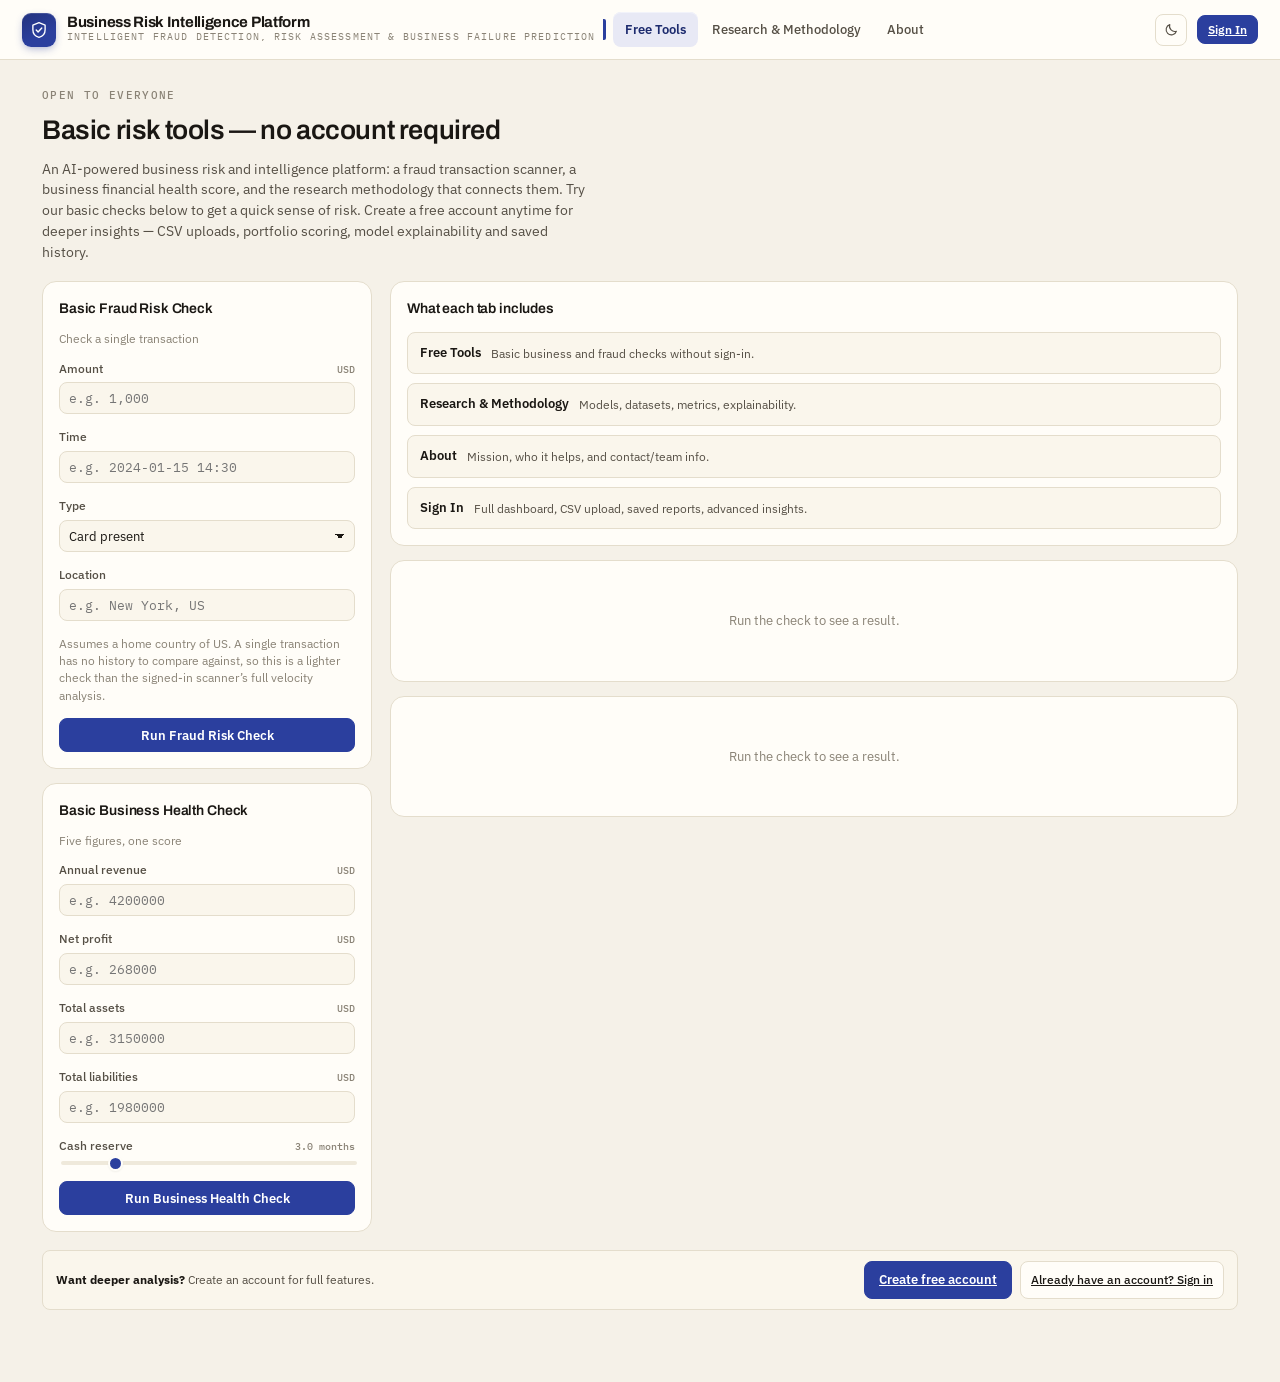
==== index.html @ 265ca368 "Add a browser tab favicon matching the in-app brand mark There was no favicon anywhere, so every tab" ====
<!doctype html>
<html lang="en">
<head>
<meta charset="utf-8">
<meta name="viewport" content="width=device-width, initial-scale=1, viewport-fit=cover">
<link rel="icon" type="image/svg+xml" href="assets/favicon.svg">
<title>Business Risk Intelligence Platform</title>
<meta name="description" content="Basic fraud risk and business health checks, free and without an account. Create a free account for the full scoring platform.">
<link rel="preconnect" href="https://fonts.googleapis.com">
<link rel="preconnect" href="https://fonts.gstatic.com" crossorigin>
<link rel="stylesheet" href="https://fonts.googleapis.com/css2?family=Archivo:wght@500;600;700&family=IBM+Plex+Mono:wght@400;500;600&family=IBM+Plex+Sans:wght@400;500;600&display=swap">
<link rel="stylesheet" href="assets/app.css">
</head>
<body data-page="landing">

<!-- Public marketing shell: a horizontal bar instead of the customer app's
     vertical nav rail, the same way admin.html repurposes .sidebar. No
     sign-in is required for anything on this page. -->
<header class="sidebar" style="position:sticky;top:0;width:auto;height:auto;flex-direction:row;align-items:center;gap:18px;padding:12px 22px;border-right:0;border-bottom:1px solid var(--line);">
  <div class="brand" style="padding:0;margin-bottom:0;">
    <div class="brand-mark">
      <svg width="17" height="17" viewBox="0 0 20 20" fill="none" aria-hidden="true">
        <path d="M10 1.8 3.2 4.6v5.1c0 4 2.9 7.4 6.8 8.5 3.9-1.1 6.8-4.5 6.8-8.5V4.6L10 1.8Z" stroke="#fff" stroke-width="1.5" stroke-linejoin="round"/>
        <path d="M6.9 10.1l2.1 2.2 4.1-4.6" stroke="#fff" stroke-width="1.5" stroke-linecap="round" stroke-linejoin="round"/>
      </svg>
    </div>
    <div class="brand-text">
      <div class="brand-name" data-brand="name">Business Risk Intelligence Platform</div>
      <div class="brand-sub">Risk &amp; Intelligence</div>
    </div>
  </div>

  <nav class="nav" role="tablist" aria-label="Public sections" style="flex-direction:row;padding:0;gap:2px;">
    <button class="nav-item" id="pub-tab-tools" role="tab" aria-selected="true" aria-controls="pub-panel-tools" type="button">
      <span class="nav-label">Free Tools</span>
    </button>
    <button class="nav-item" id="pub-tab-method" role="tab" aria-selected="false" aria-controls="pub-panel-method" type="button">
      <span class="nav-label">Research &amp; Methodology</span>
    </button>
    <button class="nav-item" id="pub-tab-about" role="tab" aria-selected="false" aria-controls="pub-panel-about" type="button">
      <span class="nav-label">About</span>
    </button>
  </nav>

  <div class="sidebar-foot" style="margin-top:0;margin-left:auto;padding:0;border-top:0;flex:none;display:flex;align-items:center;gap:10px;">
    <button class="icon-btn" type="button" data-theme-toggle aria-label="Switch to dark theme">
      <svg class="theme-icon-dark" width="15" height="15" viewBox="0 0 20 20" fill="none" aria-hidden="true">
        <path d="M16.5 12.3A7 7 0 0 1 7.7 3.5a7 7 0 1 0 8.8 8.8Z" stroke="currentColor" stroke-width="1.5" stroke-linejoin="round"/>
      </svg>
      <svg class="theme-icon-light" width="15" height="15" viewBox="0 0 20 20" fill="none" aria-hidden="true" hidden>
        <circle cx="10" cy="10" r="3.6" stroke="currentColor" stroke-width="1.5"/>
        <path d="M10 1.6v2M10 16.4v2M18.4 10h-2M3.6 10h-2M15.9 4.1l-1.4 1.4M5.5 14.5l-1.4 1.4M15.9 15.9l-1.4-1.4M5.5 5.5 4.1 4.1" stroke="currentColor" stroke-width="1.5" stroke-linecap="round"/>
      </svg>
    </button>
    <a class="btn btn-primary btn-sm" href="/login">Sign In</a>
  </div>
</header>

<main class="main"><div class="page">

  <!-- ========================= FREE TOOLS ========================= -->
  <section id="pub-panel-tools" role="tabpanel" aria-labelledby="pub-tab-tools">
    <div class="section-head">
      <span class="eyebrow">Open to everyone</span>
      <h1>Basic risk tools — no account required</h1>
      <p class="lede">
        An AI-powered business risk and intelligence platform: a fraud transaction scanner,
        a business financial health score, and the research methodology that connects them.
        Try our basic checks below to get a quick sense of risk. Create a free account
        anytime for deeper insights — CSV uploads, portfolio scoring, model explainability
        and saved history.
      </p>
    </div>

    <div class="workbench">
      <div class="stack">

        <div class="card">
          <div class="card-head">
            <h3>Basic Fraud Risk Check</h3>
            <span class="card-note">Check a single transaction</span>
          </div>
          <div class="stack" id="fraud-controls"></div>
        </div>

        <div class="card">
          <div class="card-head">
            <h3>Basic Business Health Check</h3>
            <span class="card-note">Five figures, one score</span>
          </div>
          <div class="stack" id="bhealth-controls"></div>
        </div>

      </div>

      <div class="stack">
        <div class="card">
          <div class="card-head"><h3>What each tab includes</h3></div>
          <div class="rec-list">
            <div class="rec">
              <div class="rec-title">Free Tools</div>
              <div class="rec-body">Basic business and fraud checks without sign-in.</div>
            </div>
            <div class="rec">
              <div class="rec-title">Research &amp; Methodology</div>
              <div class="rec-body">Models, datasets, metrics, explainability.</div>
            </div>
            <div class="rec">
              <div class="rec-title">About</div>
              <div class="rec-body">Mission, who it helps, and contact/team info.</div>
            </div>
            <div class="rec">
              <div class="rec-title">Sign In</div>
              <div class="rec-body">Full dashboard, CSV upload, saved reports, advanced insights.</div>
            </div>
          </div>
        </div>

        <div id="fraud-results"></div>
        <div id="bhealth-results"></div>
      </div>
    </div>

    <div class="banner" style="align-items:center;justify-content:space-between;margin-top:18px;">
      <div>
        <b>Want deeper analysis?</b> Create an account for full features.
      </div>
      <div class="btn-row">
        <a class="btn btn-primary" href="/login">Create free account</a>
        <a class="btn btn-sm" href="/login">Already have an account? Sign in</a>
      </div>
    </div>
  </section>

  <!-- ========================= RESEARCH & METHODOLOGY ========================= -->
  <section id="pub-panel-method" role="tabpanel" aria-labelledby="pub-tab-method" hidden>
    <div class="section-head">
      <span class="eyebrow">Research &amp; methodology</span>
      <h1>How the platform decides</h1>
      <p class="lede">
        Seven methods, implemented and not just described: Random Forest, gradient-boosted
        trees, logistic regression, a small transformer encoder, SHAP, LIME, and the
        evaluation metrics that hold them all to account. Sign in to see the live run log —
        real hyperparameters, real held-out metrics, and every scoring job this session
        has executed.
      </p>
    </div>
    <div class="stack">
      <div class="rec-list">
        <div class="rec">
          <div class="rec-title">Random Forest</div>
          <div class="rec-body">Bootstrap resampling, feature subsampling per split, out-of-bag AUC.</div>
        </div>
        <div class="rec">
          <div class="rec-title">Gradient-boosted trees</div>
          <div class="rec-body">Second-order gradients and hessians, structure-score split gain, shrinkage.</div>
        </div>
        <div class="rec">
          <div class="rec-title">Logistic regression</div>
          <div class="rec-body">Standardised features, L2 penalty, the interpretable baseline.</div>
        </div>
        <div class="rec">
          <div class="rec-title">SHAP &amp; LIME</div>
          <div class="rec-body">Permutation Shapley values and a proximity-weighted local surrogate.</div>
        </div>
      </div>
      <a class="btn btn-primary" href="/login" style="align-self:flex-start;">Sign in for the full methodology view</a>
    </div>
  </section>

  <!-- ========================= ABOUT ========================= -->
  <section id="pub-panel-about" role="tabpanel" aria-labelledby="pub-tab-about" hidden>
    <div class="section-head">
      <span class="eyebrow">About</span>
      <h1>Risk decisions, made with the reasons attached</h1>
      <p class="lede">
        This platform helps small and mid-size businesses catch fraud earlier and
        understand their own financial health, without needing a data science team to
        interpret the result. Every score comes with the reasons behind it.
      </p>
    </div>
    <div class="stack">
      <div class="card">
        <div class="card-head"><h3>Get in touch</h3></div>
        <p class="hint">Questions about the platform or a full account? Sign in to reach the team from your dashboard, or start with the free tools above.</p>
      </div>
    </div>
  </section>

</div></main>

<script src="assets/brand.js"></script>
<script src="assets/ui.js"></script>
<!-- data.js reads BRI.ML at load time for its random-number helpers, so
     ml.js has to come first, same ordering as admin.html. -->
<script src="assets/ml.js"></script>
<script src="assets/data.js"></script>
<script src="assets/auth.js"></script>
<script src="assets/landing.js"></script>

</body>
</html>
---- assets/app.css ----
/* ============================================================================
   app.css - Business Analytics design system

   A cream paper ground with a deep blue accent - the palette of a printed
   credit file. The dark variant is restepped from the same family rather than
   inverted: a warm near-black, not a blue-black, so the two themes read as one
   identity seen under different light.

   Cream is the default in every case. The page deliberately does NOT follow
   prefers-color-scheme: the client asked for this palette to be the product's
   face, so a viewer whose operating system is dark still opens on cream and
   reaches the dark variant only by choosing it. That choice stamps
   data-theme="dark" on the root element, which is the single block below that
   redefines the tokens.

   (To follow the operating system instead, duplicate that block inside
   @media (prefers-color-scheme: dark) with a :root:not([data-theme="light"])
   guard, and restore the matchMedia branch in initTheme.)
   ========================================================================== */

:root {
  color-scheme: light;

  --paper:        #f5f1e8;
  --surface:      #fffdf8;
  --surface-2:    #faf6ec;
  --surface-3:    #efe9db;

  --ink:          #1a1713;
  --ink-2:        #554f45;
  --muted:        #8a8376;

  --line:         #e4ddcc;
  --line-strong:  #cdc4ae;

  --accent:       #2b3f9e;
  --accent-hover: #22327e;
  --accent-soft:  #e8e9f5;
  --accent-ink:   #1d2b6e;

  /* Severity is reserved: never used for a chart series or as decoration. */
  --good:         #0ca30c;
  --warning:      #fab219;
  --serious:      #ec835a;
  --critical:     #d03b3b;
  --good-soft:    #e6f3e2;
  --warning-soft: #fcf1d6;
  --serious-soft: #fae9e0;
  --critical-soft:#f8e3e0;

  --s1:           #2a78d6;
  --s2:           #eb6834;
  --s3:           #1baf7a;

  --grid:         #eae3d4;
  --axis:         #cdc4ae;

  --shadow-sm:    0 1px 2px rgba(40, 32, 20, .06);
  --shadow-md:    0 4px 16px -4px rgba(40, 32, 20, .13);

  --r-sm: 4px;
  --r-md: 8px;
  --r-lg: 14px;

  --font-display: "Archivo", "Segoe UI", system-ui, sans-serif;
  --font-body:    "IBM Plex Sans", "Segoe UI", system-ui, sans-serif;
  --font-mono:    "IBM Plex Mono", ui-monospace, "Cascadia Mono", Consolas, monospace;
}

:root[data-theme="dark"] {
  color-scheme: dark;
  --paper:        #14110c;
  --surface:      #1e1a14;
  --surface-2:    #26211a;
  --surface-3:    #332c22;
  --ink:          #f5f1e8;
  --ink-2:        #b5ad9c;
  --muted:        #8a8376;
  --line:         #322c22;
  --line-strong:  #4a4234;
  --accent:       #93a4f0;
  --accent-hover: #aab8f5;
  --accent-soft:  #232742;
  --accent-ink:   #c4cdfa;
  --good-soft:    #13260f;
  --warning-soft: #2e2510;
  --serious-soft: #2e1d14;
  --critical-soft:#2d1614;
  --s1:           #3987e5;
  --s2:           #d95926;
  --s3:           #199e70;
  --grid:         #2a2419;
  --axis:         #4a4234;
  --shadow-sm:    0 1px 2px rgba(0, 0, 0, .45);
  --shadow-md:    0 6px 22px -6px rgba(0, 0, 0, .65);
}

/* ------------------------------------------------------------------ base */

* { box-sizing: border-box; }

body {
  margin: 0;
  background: var(--paper);
  color: var(--ink);
  font-family: var(--font-body);
  font-size: 14px;
  line-height: 1.55;
  -webkit-font-smoothing: antialiased;
}

h1, h2, h3, h4 {
  font-family: var(--font-display);
  font-weight: 600;
  letter-spacing: -.015em;
  text-wrap: balance;
  margin: 0;
}

p { margin: 0; }

a { color: var(--accent); }

:focus-visible {
  outline: 2px solid var(--accent);
  outline-offset: 2px;
  border-radius: 3px;
}

.mono { font-family: var(--font-mono); font-variant-numeric: tabular-nums; }
.num  { font-family: var(--font-mono); font-variant-numeric: tabular-nums; }

.eyebrow {
  font-family: var(--font-mono);
  font-size: 10.5px;
  letter-spacing: .13em;
  text-transform: uppercase;
  color: var(--muted);
  font-weight: 500;
}

.sr-only {
  position: absolute; width: 1px; height: 1px; padding: 0; margin: -1px;
  overflow: hidden; clip: rect(0 0 0 0); white-space: nowrap; border: 0;
}

/* The publish skeleton supplies this, a plain file does not - and without it
   an SVG carrying the hidden attribute still paints, because the UA rule for
   [hidden] does not reach the SVG namespace in every engine. */
[hidden] { display: none !important; }

/* --------------------------------------------------------------- sidebar */

.layout { display: flex; align-items: flex-start; min-height: 100%; }

.sidebar {
  position: sticky;
  top: env(safe-area-inset-top, 0px);
  z-index: 40;
  width: 244px;
  flex: none;
  height: 100vh;
  height: 100dvh;
  overflow-y: auto;
  display: flex;
  flex-direction: column;
  gap: 22px;
  padding: 28px 0 18px;
  background: var(--surface);
  border-right: 1px solid var(--line);
}

.brand { display: flex; align-items: center; gap: 11px; padding: 0 18px; margin-bottom: 4px; }

.brand-mark {
  width: 34px; height: 34px; flex: none;
  border-radius: 9px;
  background: linear-gradient(155deg, var(--accent-hover), var(--accent) 65%);
  box-shadow: 0 3px 8px -2px color-mix(in srgb, var(--accent) 45%, transparent),
              inset 0 1px 0 rgba(255,255,255,.14);
  display: grid; place-items: center;
}
.brand-mark svg { display: block; width: 18px; height: 18px; }

.brand-name {
  font-family: var(--font-display);
  font-weight: 700;
  font-size: 15px;
  letter-spacing: -.02em;
  line-height: 1.1;
  color: var(--ink);
}
.brand-sub {
  font-family: var(--font-mono);
  font-size: 9.5px;
  letter-spacing: .12em;
  text-transform: uppercase;
  color: var(--muted);
}

.nav { display: flex; flex-direction: column; gap: 1px; padding: 0 10px; }

.nav-item {
  position: relative;
  appearance: none;
  border: 0;
  background: transparent;
  color: var(--ink-2);
  font-family: var(--font-body);
  font-size: 13px;
  font-weight: 500;
  text-align: left;
  padding: 9px 12px;
  border-radius: var(--r-md);
  cursor: pointer;
  display: flex;
  align-items: center;
  gap: 11px;
  white-space: nowrap;
  transition: background .14s, color .14s;
}
.nav-item:hover { background: var(--surface-2); color: var(--ink); }
.nav-item[aria-selected="true"] {
  background: var(--accent-soft);
  color: var(--accent-ink);
  font-weight: 600;
  box-shadow: inset 0 1px 0 color-mix(in srgb, var(--accent-soft) 55%, white 45%);
}
/* The rail marks the active section without spending another colour on it. */
.nav-item[aria-selected="true"]::before {
  content: "";
  position: absolute;
  left: -10px;
  top: 7px;
  bottom: 7px;
  width: 3px;
  border-radius: 0 2px 2px 0;
  background: var(--accent);
}
.nav-num {
  display: flex;
  align-items: center;
  justify-content: center;
  color: var(--muted);
  flex: none;
  line-height: 0;
}
.nav-item[aria-selected="true"] .nav-num { color: var(--accent); }

/* Sits below the section list, separated, because it leaves the product. */
.staff-link {
  margin: 6px 10px 0;
  text-decoration: none;
  border-top: 1px solid var(--line);
  border-radius: 0;
  padding-top: 13px;
  color: var(--muted);
}
.staff-link:hover { background: transparent; color: var(--accent); }
.staff-link .nav-num { font-size: 12px; }
@media (max-width: 900px) {
  .staff-link { margin: 0; border-top: 0; padding-top: 7px; }
}

.sidebar-foot {
  margin-top: auto;
  padding: 14px 16px 0;
  border-top: 1px solid var(--line);
  display: flex;
  align-items: center;
  justify-content: flex-end;
  gap: 10px;
  flex-wrap: wrap;
}

.icon-btn {
  appearance: none;
  width: 32px; height: 32px;
  flex: none;
  display: grid; place-items: center;
  border: 1px solid var(--line);
  background: var(--surface);
  color: var(--ink-2);
  border-radius: var(--r-md);
  cursor: pointer;
  transition: border-color .14s, color .14s, box-shadow .14s, transform .14s;
}
.icon-btn:hover {
  border-color: var(--line-strong);
  color: var(--ink);
  box-shadow: var(--shadow-sm);
  transform: translateY(-1px);
}
.icon-btn:active { transform: translateY(0); }

/* Below this width the rail would eat the working area, so it lies down into
   a scrollable strip across the top and the labels drop away first. */
@media (max-width: 900px) {
  .layout { flex-direction: column; align-items: stretch; }
  .sidebar {
    width: auto;
    height: auto;
    flex-direction: row;
    align-items: center;
    gap: 12px;
    padding: 8px 16px;
    border-right: 0;
    border-bottom: 1px solid var(--line);
    overflow-x: auto;
    overflow-y: visible;
  }
  .brand { padding: 0; flex: none; }
  .brand-text { display: none; }
  .nav { flex-direction: row; padding: 0; gap: 2px; }
  .nav-item { padding: 7px 11px; }
  .nav-item[aria-selected="true"]::before { display: none; }
  .sidebar-foot {
    margin-top: 0;
    margin-left: auto;
    padding: 0;
    border-top: 0;
    flex: none;
  }
}
@media (max-width: 560px) {
  .nav-label { display: none; }
  .nav-item { gap: 0; }
  .nav-num { font-size: 11px; }
}

/* ------------------------------------------------------------------ shell */

.main { flex: 1 1 auto; min-width: 0; }

.page { max-width: 1240px; margin: 0 auto; padding: 24px 22px 72px; }

.section-head { margin-bottom: 18px; }
.section-head h1 { font-size: clamp(21px, 3.2vw, 27px); margin-top: 4px; }
.section-head .lede {
  color: var(--ink-2);
  max-width: 68ch;
  margin-top: 7px;
  font-size: 13.5px;
}

.workbench {
  display: grid;
  grid-template-columns: 330px minmax(0, 1fr);
  gap: 18px;
  align-items: start;
}
/* The rail already takes 236px, so the two-column workbench has to give up
   earlier than the viewport width alone would suggest. */
@media (max-width: 1160px) { .workbench { grid-template-columns: 1fr; } }

.scan-overview {
  display: grid;
  grid-template-columns: minmax(220px, 280px) 1fr;
  gap: 14px;
  margin-top: 14px;
}
@media (max-width: 720px) { .scan-overview { grid-template-columns: 1fr; } }

.health-visuals {
  display: grid;
  grid-template-columns: repeat(2, minmax(0, 1fr));
  gap: 14px;
  margin-bottom: 14px;
}
@media (max-width: 860px) { .health-visuals { grid-template-columns: 1fr; } }

/* -------------------------------------------------------- plain summary */

.plain-summary { margin-bottom: 14px; border-color: var(--accent); border-width: 1.5px; }
.plain-summary-verdict { font-size: 14px; line-height: 1.6; color: var(--ink); margin-top: 4px; }
.plain-summary-verdict b { color: var(--accent-ink); }
.plain-summary-action {
  display: flex;
  gap: 10px;
  align-items: flex-start;
  margin-top: 12px;
  padding: 10px 12px;
  border-radius: var(--r-md);
  background: var(--accent-soft);
}
.plain-summary-action-label {
  font-family: var(--font-mono);
  font-size: 10px;
  letter-spacing: .08em;
  text-transform: uppercase;
  color: var(--accent-ink);
  font-weight: 600;
  flex: none;
  padding-top: 1px;
}

.chart-plain-note { margin-top: 8px; font-style: italic; }

/* ---------------------------------------------------- advanced details */

.advanced-details { margin-top: 14px; }
.advanced-details summary {
  cursor: pointer;
  font-size: 12.5px;
  font-weight: 600;
  color: var(--ink-2);
  padding: 10px 13px;
  border: 1px solid var(--line);
  border-radius: var(--r-md);
  background: var(--surface-2);
  list-style: none;
}
.advanced-details summary::-webkit-details-marker { display: none; }
.advanced-details summary::before { content: '▸ '; }
.advanced-details[open] summary::before { content: '▾ '; }
.advanced-details summary:hover { border-color: var(--line-strong); color: var(--ink); }

.stack { display: flex; flex-direction: column; gap: 14px; }

/* ------------------------------------------------------------------ cards */

.card {
  background: var(--surface);
  border: 1px solid var(--line);
  border-radius: var(--r-lg);
  padding: 16px;
}
.card.flush { padding: 0; overflow: hidden; }

.card-head {
  display: flex;
  align-items: baseline;
  justify-content: space-between;
  gap: 10px;
  margin-bottom: 12px;
  flex-wrap: wrap;
}
.card-head h3 { font-size: 14px; letter-spacing: -.01em; }
.card-note { font-size: 11.5px; color: var(--muted); }

.hint { font-size: 11.5px; color: var(--muted); line-height: 1.5; }

/* ------------------------------------------------------------ stat tiles */

.stat-row {
  display: grid;
  grid-template-columns: repeat(auto-fit, minmax(150px, 1fr));
  gap: 1px;
  background: var(--line);
  border: 1px solid var(--line);
  border-radius: var(--r-lg);
  overflow: hidden;
}

.stat {
  background: var(--surface);
  padding: 13px 15px;
  display: flex;
  flex-direction: column;
  gap: 3px;
}
.stat-label {
  font-family: var(--font-mono);
  font-size: 9.5px;
  letter-spacing: .1em;
  text-transform: uppercase;
  color: var(--muted);
}
.stat-value {
  font-family: var(--font-mono);
  font-size: 22px;
  font-weight: 600;
  letter-spacing: -.02em;
  line-height: 1.15;
  color: var(--ink);
}
.stat-value.sm { font-size: 18px; }
.stat-meta { font-size: 11px; color: var(--ink-2); }

/* --------------------------------------------------------------- severity */

.chip {
  display: inline-flex;
  align-items: center;
  gap: 5px;
  font-family: var(--font-mono);
  font-size: 10px;
  font-weight: 600;
  letter-spacing: .07em;
  text-transform: uppercase;
  padding: 3px 7px;
  border-radius: var(--r-sm);
  border: 1px solid transparent;
  white-space: nowrap;
}
.chip::before {
  content: "";
  width: 6px; height: 6px;
  border-radius: 50%;
  background: currentColor;
  flex: none;
}
.chip-critical { color: var(--critical); background: var(--critical-soft); border-color: color-mix(in srgb, var(--critical) 26%, transparent); }
.chip-serious  { color: var(--serious);  background: var(--serious-soft);  border-color: color-mix(in srgb, var(--serious) 30%, transparent); }
.chip-warning  { color: var(--warning);  background: var(--warning-soft);  border-color: color-mix(in srgb, var(--warning) 34%, transparent); }
.chip-good     { color: var(--good);     background: var(--good-soft);     border-color: color-mix(in srgb, var(--good) 26%, transparent); }
.chip-neutral  { color: var(--ink-2);    background: var(--surface-3);     border-color: var(--line); }

:root[data-theme="dark"] .chip-critical,
:root[data-theme="dark"] .chip-warning,
:root[data-theme="dark"] .chip-serious,
:root[data-theme="dark"] .chip-good { filter: brightness(1.2); }

.stripe { width: 3px; border-radius: 2px; align-self: stretch; flex: none; min-height: 18px; }
.stripe-critical { background: var(--critical); }
.stripe-serious  { background: var(--serious); }
.stripe-warning  { background: var(--warning); }
.stripe-good     { background: var(--good); }
.stripe-neutral  { background: var(--line-strong); }

/* --------------------------------------------------------------- controls */

.field { display: flex; flex-direction: column; gap: 5px; }
.field > label {
  font-size: 11.5px;
  font-weight: 500;
  color: var(--ink-2);
  display: flex;
  justify-content: space-between;
  align-items: baseline;
  gap: 8px;
}
.field-unit { font-family: var(--font-mono); font-size: 10px; color: var(--muted); }

input[type="text"], input[type="number"], input[type="password"], select, textarea {
  width: 100%;
  font-family: var(--font-mono);
  font-size: 12.5px;
  color: var(--ink);
  background: var(--surface-2);
  border: 1px solid var(--line);
  border-radius: var(--r-md);
  padding: 7px 9px;
  transition: border-color .14s, background .14s;
}
textarea { font-family: var(--font-body); line-height: 1.55; resize: vertical; }
input:hover, select:hover, textarea:hover { border-color: var(--line-strong); }
input:focus, select:focus, textarea:focus {
  outline: none;
  border-color: var(--accent);
  background: var(--surface);
  box-shadow: 0 0 0 3px color-mix(in srgb, var(--accent) 14%, transparent);
}
select {
  font-family: var(--font-body);
  appearance: none;
  padding-right: 26px;
  background-image: linear-gradient(45deg, transparent 50%, currentColor 50%), linear-gradient(135deg, currentColor 50%, transparent 50%);
  background-position: calc(100% - 14px) 52%, calc(100% - 9px) 52%;
  background-size: 5px 5px, 5px 5px;
  background-repeat: no-repeat;
}

input[type="range"] {
  width: 100%;
  appearance: none;
  height: 4px;
  border-radius: 2px;
  background: var(--surface-3);
  outline-offset: 6px;
}
input[type="range"]::-webkit-slider-thumb {
  appearance: none;
  width: 15px; height: 15px;
  border-radius: 50%;
  background: var(--accent);
  border: 2px solid var(--surface);
  box-shadow: var(--shadow-sm);
  cursor: pointer;
}
input[type="range"]::-moz-range-thumb {
  width: 15px; height: 15px;
  border-radius: 50%;
  background: var(--accent);
  border: 2px solid var(--surface);
  cursor: pointer;
}

.btn {
  appearance: none;
  font-family: var(--font-body);
  font-size: 12.5px;
  font-weight: 500;
  padding: 8px 14px;
  border-radius: var(--r-md);
  border: 1px solid var(--line);
  background: var(--surface);
  color: var(--ink);
  cursor: pointer;
  display: inline-flex;
  align-items: center;
  justify-content: center;
  gap: 7px;
  transition: background .14s, border-color .14s, opacity .14s;
  white-space: nowrap;
}
.btn:hover { border-color: var(--line-strong); background: var(--surface-2); }
.btn:disabled { opacity: .45; cursor: not-allowed; }
.btn-primary {
  background: var(--accent);
  border-color: var(--accent);
  color: #fff;
  font-weight: 600;
}
.btn-primary:hover { background: var(--accent-hover); border-color: var(--accent-hover); }
:root[data-theme="dark"] .btn-primary { color: #14110c; }
.btn-sm { padding: 5px 10px; font-size: 11.5px; }
.btn-block { width: 100%; }

.btn-row { display: flex; gap: 8px; flex-wrap: wrap; }

.seg {
  display: inline-flex;
  background: var(--surface-3);
  border-radius: var(--r-md);
  padding: 3px;
  gap: 2px;
}
.seg button {
  appearance: none;
  border: 0;
  background: transparent;
  color: var(--ink-2);
  font-family: var(--font-body);
  font-size: 12px;
  font-weight: 500;
  padding: 5px 11px;
  border-radius: 6px;
  cursor: pointer;
  white-space: nowrap;
}
.seg button[aria-selected="true"] {
  background: var(--surface);
  color: var(--ink);
  box-shadow: var(--shadow-sm);
}

/* -------------------------------------------------------------- dropzone */

.dropzone {
  border: 1.5px dashed var(--line-strong);
  border-radius: var(--r-lg);
  background: var(--surface-2);
  padding: 20px 16px;
  text-align: center;
  cursor: pointer;
  transition: border-color .14s, background .14s;
}
.dropzone:hover, .dropzone.drag {
  border-color: var(--accent);
  background: var(--accent-soft);
}
.dropzone-title { font-weight: 600; font-size: 13px; }
.dropzone-sub { font-size: 11.5px; color: var(--muted); margin-top: 3px; }

/* -------------------------------------------------------- column mapping */

.map-list { display: flex; flex-direction: column; gap: 7px; max-height: 340px; overflow-y: auto; padding-right: 3px; }

.map-row {
  display: grid;
  grid-template-columns: 1fr 1fr;
  gap: 8px;
  align-items: center;
}
.map-label { font-size: 11.5px; color: var(--ink-2); display: flex; align-items: center; gap: 5px; }
.map-req {
  font-family: var(--font-mono);
  font-size: 8.5px;
  color: var(--critical);
  border: 1px solid color-mix(in srgb, var(--critical) 30%, transparent);
  border-radius: 3px;
  padding: 0 3px;
  letter-spacing: .06em;
}
.map-row select { font-size: 11.5px; padding: 5px 24px 5px 7px; }
.map-row select.unmapped { color: var(--muted); }

/* ----------------------------------------------------------------- table */

.table-wrap { overflow-x: auto; }

table.data {
  width: 100%;
  border-collapse: collapse;
  font-size: 12px;
}
table.data th {
  text-align: left;
  font-family: var(--font-mono);
  font-size: 9.5px;
  letter-spacing: .09em;
  text-transform: uppercase;
  color: var(--muted);
  font-weight: 500;
  padding: 9px 11px;
  border-bottom: 1px solid var(--line);
  background: var(--surface-2);
  position: sticky;
  top: 0;
  z-index: 1;
  white-space: nowrap;
}
table.data td {
  padding: 8px 11px;
  border-bottom: 1px solid var(--line);
  vertical-align: middle;
  white-space: nowrap;
}
table.data tbody tr:hover td { background: var(--surface-2); }
table.data td.n { font-family: var(--font-mono); font-variant-numeric: tabular-nums; text-align: right; }
table.data td.wrap { white-space: normal; min-width: 180px; }
table.data .dim { color: var(--muted); }

.scroll-y { max-height: 460px; overflow-y: auto; }

/* ------------------------------------------------------------------ bars */

.barline { display: flex; flex-direction: column; gap: 5px; }
.barline-head {
  display: flex;
  justify-content: space-between;
  align-items: baseline;
  gap: 8px;
  font-size: 12px;
}
.barline-head .v { font-family: var(--font-mono); font-variant-numeric: tabular-nums; font-weight: 600; }
.bartrack { height: 6px; border-radius: 3px; background: var(--surface-3); overflow: hidden; }
.barfill { height: 100%; border-radius: 3px; transition: width .5s cubic-bezier(.22,.8,.3,1); }

@media (prefers-reduced-motion: reduce) {
  * { animation-duration: .01ms !important; transition-duration: .01ms !important; }
}

/* ----------------------------------------------------------- attributions */

.attr { display: flex; flex-direction: column; gap: 7px; }
.attr-row {
  display: grid;
  grid-template-columns: 132px 1fr 62px;
  align-items: center;
  gap: 9px;
  font-size: 11.5px;
}
.attr-name { color: var(--ink-2); overflow: hidden; text-overflow: ellipsis; white-space: nowrap; }
.attr-track { position: relative; height: 15px; background: var(--surface-2); border-radius: 3px; }
.attr-zero { position: absolute; top: 0; bottom: 0; width: 1px; background: var(--axis); }
.attr-bar { position: absolute; top: 3px; bottom: 3px; border-radius: 2px; }
.attr-bar.up { background: var(--critical); }
.attr-bar.down { background: var(--s1); }
.attr-val { font-family: var(--font-mono); font-variant-numeric: tabular-nums; text-align: right; color: var(--ink-2); font-size: 11px; }

/* ----------------------------------------------------------------- gauge */

.gauge-wrap { display: flex; align-items: center; gap: 20px; flex-wrap: wrap; }
.gauge { position: relative; width: 158px; height: 158px; flex: none; }
.gauge svg { display: block; transform: rotate(-90deg); }
.gauge-centre {
  position: absolute; inset: 0;
  display: grid; place-content: center; text-align: center;
}
.gauge-score {
  font-family: var(--font-mono);
  font-size: 40px;
  font-weight: 600;
  line-height: 1;
  letter-spacing: -.03em;
}
.gauge-outof { font-family: var(--font-mono); font-size: 10.5px; color: var(--muted); margin-top: 3px; }

/* ----------------------------------------------------------------- donut */

.donut-wrap { display: flex; flex-direction: column; align-items: center; gap: 12px; }
.donut-num {
  font-family: var(--font-mono);
  font-size: 22px;
  font-weight: 600;
  fill: var(--ink);
}
.donut-sub {
  font-family: var(--font-mono);
  font-size: 9px;
  letter-spacing: .08em;
  text-transform: uppercase;
  fill: var(--muted);
}

.grade-scale { display: flex; flex-direction: column; gap: 3px; font-size: 11px; }
.grade-scale div { display: flex; align-items: center; gap: 7px; color: var(--muted); }
.grade-scale div.on { color: var(--ink); font-weight: 600; }
.grade-dot { width: 7px; height: 7px; border-radius: 50%; flex: none; }

/* ------------------------------------------------------------ health radar */

.radar-wrap { width: 100%; }
.radar-wrap svg { display: block; width: 100%; max-width: 320px; height: auto; margin: 0 auto; overflow: visible; }
.radar-wrap text { font-family: var(--font-mono); font-size: 9.5px; fill: var(--muted); }
.radar-wrap .radar-axis-line { stroke: var(--axis); stroke-width: 1; }
.radar-wrap .radar-grid-ring { fill: none; stroke: var(--grid); stroke-width: 1; }
.radar-wrap .radar-label { font-family: var(--font-display); font-size: 10.5px; fill: var(--ink-2); font-weight: 600; }
.radar-wrap .radar-shape { fill: var(--s1); fill-opacity: .22; stroke: var(--s1); stroke-width: 2; stroke-linejoin: round; }
.radar-wrap .radar-vertex { fill: var(--s1); stroke: var(--surface); stroke-width: 1.5; cursor: default; }

/* ------------------------------------------------------- model comparison */

.mc-wrap { width: 100%; }
.mc-head { display: flex; align-items: baseline; justify-content: space-between; gap: 10px; margin-bottom: 6px; }
.mc-title { font-size: 13px; font-weight: 600; color: var(--ink); margin: 0; }
.mc-grade { font-size: 11px; color: var(--muted); font-family: var(--font-mono); white-space: nowrap; }
.mc-wrap .mc-label { font-family: var(--font-body); font-size: 10.5px; fill: var(--ink-2); }
.mc-wrap .mc-label-strong { font-weight: 700; fill: var(--ink); }
.mc-wrap .mc-value { font-family: var(--font-mono); font-size: 11px; fill: var(--ink-2); }
.mc-wrap .mc-value-strong { font-family: var(--font-mono); font-size: 13px; font-weight: 700; fill: var(--ink); }
.mc-note { margin-top: 8px; max-width: 60ch; }

/* --------------------------------------------------------- balance bridge */

.waterfall-wrap { width: 100%; }
.waterfall-wrap svg { display: block; width: 100%; max-width: 380px; height: auto; margin: 0 auto; overflow: visible; }
.waterfall-wrap text { font-family: var(--font-mono); font-size: 9.5px; fill: var(--muted); }
.waterfall-wrap .axis-line { stroke: var(--axis); stroke-width: 1; }
.waterfall-wrap .grid-line { stroke: var(--grid); stroke-width: 1; }
.waterfall-wrap .wf-bridge { stroke: var(--ink-2); stroke-width: 1; stroke-dasharray: 3 3; }
.waterfall-wrap .wf-value { font-family: var(--font-mono); font-size: 10.5px; font-weight: 600; fill: var(--ink); }
.waterfall-wrap .wf-name { font-family: var(--font-display); font-size: 10.5px; fill: var(--ink-2); font-weight: 600; }
.waterfall-wrap rect { cursor: default; }
.wf-note { margin-top: 10px; font-family: var(--font-body); font-size: 11.5px; color: var(--ink-2); text-align: center; }

/* ----------------------------------------------------------- pillar flow */

.pflow-wrap { width: 100%; }
.pflow-wrap svg { display: block; width: 100%; max-width: 480px; height: auto; margin: 0 auto; overflow: visible; }
.pflow-wrap .pflow-link { fill: none; stroke-linecap: round; }
.pflow-wrap .pflow-link-good { stroke: var(--good); stroke-opacity: .45; }
.pflow-wrap .pflow-link-bad { stroke: var(--critical); stroke-opacity: .45; }
.pflow-wrap .pflow-link:hover { stroke-opacity: .8; }
.pflow-wrap .pflow-node { cursor: default; }
.pflow-wrap .pflow-pillar-box { stroke: var(--surface); stroke-width: 2; }
.pflow-wrap .pflow-pillar-label { font-family: var(--font-display); font-size: 10.5px; font-weight: 700; fill: #fff; text-shadow: 0 1px 1px rgba(0,0,0,.25); }
.pflow-wrap .pflow-pillar-score { font-family: var(--font-mono); font-size: 10px; fill: #fff; opacity: .92; }
.pflow-wrap .pflow-feat-box { fill: var(--surface-2); stroke: var(--line); stroke-width: 1; }
.pflow-wrap .pflow-feat-good { stroke: var(--good); }
.pflow-wrap .pflow-feat-bad { stroke: var(--critical); }
.pflow-wrap .pflow-feat-label { font-family: var(--font-body); font-size: 10.5px; fill: var(--ink); }
.pflow-wrap .pflow-dot-good { fill: var(--good); }
.pflow-wrap .pflow-dot-bad { fill: var(--critical); }

/* ---------------------------------------------------------------- charts */

.chart { width: 100%; }
.chart svg { display: block; width: 100%; height: auto; overflow: visible; }
.chart text { font-family: var(--font-mono); font-size: 9.5px; fill: var(--muted); }
.chart .axis-line { stroke: var(--axis); stroke-width: 1; }
.chart .grid-line { stroke: var(--grid); stroke-width: 1; }

.legend { display: flex; gap: 14px; flex-wrap: wrap; font-size: 11.5px; color: var(--ink-2); margin-top: 8px; }
.legend span { display: inline-flex; align-items: center; gap: 6px; }
.legend i { width: 11px; height: 3px; border-radius: 2px; flex: none; }

.tooltip {
  position: fixed;
  z-index: 90;
  pointer-events: none;
  background: var(--surface);
  border: 1px solid var(--line-strong);
  border-radius: var(--r-md);
  box-shadow: var(--shadow-md);
  padding: 7px 10px;
  font-size: 11.5px;
  max-width: 240px;
  line-height: 1.45;
}
.tooltip .t-title { font-weight: 600; margin-bottom: 2px; }
.tooltip .t-row { display: flex; justify-content: space-between; gap: 14px; color: var(--ink-2); }
.tooltip .t-row b { font-family: var(--font-mono); font-weight: 600; color: var(--ink); }

/* -------------------------------------------------------- confusion grid */

.cm { display: grid; grid-template-columns: auto 1fr 1fr; gap: 4px; align-items: stretch; }
.cm-cell {
  border-radius: var(--r-md);
  padding: 11px 12px;
  display: flex;
  flex-direction: column;
  gap: 2px;
  border: 1px solid var(--line);
}
.cm-cell .k { font-family: var(--font-mono); font-size: 9px; letter-spacing: .08em; text-transform: uppercase; color: var(--muted); }
.cm-cell .v { font-family: var(--font-mono); font-size: 19px; font-weight: 600; line-height: 1.1; }
.cm-hit  { background: var(--good-soft); border-color: color-mix(in srgb, var(--good) 22%, transparent); }
.cm-miss { background: var(--critical-soft); border-color: color-mix(in srgb, var(--critical) 22%, transparent); }
.cm-axis { display: grid; place-items: center; font-family: var(--font-mono); font-size: 9px; letter-spacing: .08em; text-transform: uppercase; color: var(--muted); padding: 0 6px; }

/* ------------------------------------------------------------ methodology */

.method-list { display: flex; flex-direction: column; gap: 0; }

.method {
  display: grid;
  grid-template-columns: 58px minmax(0, 1fr) 260px;
  gap: 20px;
  padding: 22px 0;
  border-top: 1px solid var(--line);
  align-items: start;
}
.method:first-child { border-top: 0; }
@media (max-width: 860px) {
  .method { grid-template-columns: 42px minmax(0, 1fr); gap: 14px; }
  .method-evidence { grid-column: 2; }
}

.method-num {
  font-family: var(--font-mono);
  font-size: 22px;
  font-weight: 600;
  color: var(--accent);
  letter-spacing: -.03em;
  line-height: 1;
  padding-top: 2px;
}
.method h3 { font-size: 16px; margin-bottom: 3px; }
.method-kind {
  font-family: var(--font-mono);
  font-size: 9.5px;
  letter-spacing: .1em;
  text-transform: uppercase;
  color: var(--muted);
  margin-bottom: 8px;
}
.method-body { color: var(--ink-2); font-size: 13px; max-width: 62ch; }
.method-body p + p { margin-top: 9px; }
.method-body code {
  font-family: var(--font-mono);
  font-size: 11.5px;
  background: var(--surface-3);
  padding: 1px 4px;
  border-radius: 3px;
  color: var(--ink);
}

.method-evidence {
  background: var(--surface-2);
  border: 1px solid var(--line);
  border-radius: var(--r-md);
  padding: 11px 13px;
}
.method-evidence .eyebrow { margin-bottom: 7px; display: block; }
.kv { display: flex; justify-content: space-between; gap: 12px; font-size: 11.5px; padding: 3px 0; }
.kv + .kv { border-top: 1px dashed var(--line); }
.kv dt { color: var(--muted); }
.kv dd { margin: 0; font-family: var(--font-mono); font-variant-numeric: tabular-nums; color: var(--ink); font-weight: 500; }

/* ------------------------------------------------------------------ misc */

.token {
  display: inline-block;
  padding: 1px 4px;
  margin: 1px 1px;
  border-radius: 3px;
  font-size: 12.5px;
  line-height: 1.7;
}
.token-unk { color: var(--muted); text-decoration: underline dotted; }

.banner {
  display: flex;
  gap: 10px;
  align-items: flex-start;
  padding: 10px 13px;
  border-radius: var(--r-md);
  font-size: 12px;
  border: 1px solid var(--line);
  background: var(--surface-2);
  color: var(--ink-2);
}
.banner-warn { background: var(--warning-soft); border-color: color-mix(in srgb, var(--warning) 34%, transparent); }
.banner-bad  { background: var(--critical-soft); border-color: color-mix(in srgb, var(--critical) 26%, transparent); }
.banner b { color: var(--ink); }

.rec-list { display: flex; flex-direction: column; gap: 9px; }
.rec {
  display: flex;
  gap: 10px;
  align-items: flex-start;
  padding: 10px 12px;
  border: 1px solid var(--line);
  border-radius: var(--r-md);
  background: var(--surface-2);
}
.rec-title { font-weight: 600; font-size: 12.5px; }
.rec-body { font-size: 12px; color: var(--ink-2); margin-top: 2px; }

.modal-back {
  position: fixed;
  inset: 0;
  background: rgba(20, 15, 8, .58);
  backdrop-filter: blur(3px);
  z-index: 100;
  display: grid;
  place-items: center;
  padding: 20px;
}
.modal {
  background: var(--surface);
  border: 1px solid var(--line-strong);
  border-radius: var(--r-lg);
  box-shadow: var(--shadow-md);
  width: min(720px, 100%);
  max-height: 84vh;
  display: flex;
  flex-direction: column;
  overflow: hidden;
}
.modal-head {
  padding: 14px 16px;
  border-bottom: 1px solid var(--line);
  display: flex;
  align-items: center;
  justify-content: space-between;
  gap: 12px;
}
.modal-body { padding: 14px 16px; overflow: auto; display: flex; flex-direction: column; gap: 10px; }
.modal-body textarea {
  font-family: var(--font-mono);
  font-size: 11px;
  min-height: 240px;
  white-space: pre;
  overflow-wrap: normal;
  overflow-x: auto;
}

.spinner {
  width: 13px; height: 13px;
  border: 2px solid color-mix(in srgb, currentColor 25%, transparent);
  border-top-color: currentColor;
  border-radius: 50%;
  animation: spin .7s linear infinite;
  flex: none;
}
@keyframes spin { to { transform: rotate(360deg); } }

.empty {
  padding: 34px 16px;
  text-align: center;
  color: var(--muted);
  font-size: 12.5px;
}

.footnote {
  margin-top: 26px;
  padding-top: 16px;
  border-top: 1px solid var(--line);
  font-size: 11.5px;
  color: var(--muted);
  max-width: 78ch;
}

/* ------------------------------------------------------------ sign-in */

.auth-gate {
  position: fixed;
  inset: 0;
  z-index: 60;
  background: var(--paper);
  overflow-y: auto;
  display: flex;
  align-items: center;
  justify-content: center;
  padding: 24px 16px calc(24px + env(safe-area-inset-bottom, 0px));
}

.auth-card {
  width: min(420px, 100%);
  display: flex;
  flex-direction: column;
  gap: 16px;
}

.auth-brand {
  display: flex;
  align-items: center;
  gap: 11px;
  justify-content: center;
  margin-bottom: 2px;
}

.auth-panel {
  background: var(--surface);
  border: 1px solid var(--line);
  border-radius: var(--r-lg);
  padding: 22px;
  display: flex;
  flex-direction: column;
  gap: 14px;
}

.auth-panel h1 { font-size: 19px; }
.auth-panel .lede { font-size: 12.5px; color: var(--ink-2); margin-top: 4px; }

.auth-switch {
  display: flex;
  gap: 2px;
  background: var(--surface-3);
  padding: 3px;
  border-radius: var(--r-md);
}
.auth-switch button {
  appearance: none;
  flex: 1;
  border: 0;
  background: transparent;
  color: var(--ink-2);
  font-family: var(--font-body);
  font-size: 12.5px;
  font-weight: 500;
  padding: 7px 10px;
  border-radius: 6px;
  cursor: pointer;
}
.auth-switch button[aria-selected="true"] {
  background: var(--surface);
  color: var(--ink);
  box-shadow: var(--shadow-sm);
}

.auth-form { display: flex; flex-direction: column; gap: 11px; }
.auth-error {
  font-size: 12px;
  color: var(--critical);
  background: var(--critical-soft);
  border: 1px solid color-mix(in srgb, var(--critical) 26%, transparent);
  border-radius: var(--r-md);
  padding: 8px 11px;
}

/* The reveal button overlaps the input's right edge, so the input carries
   enough right padding that a long password never runs under it. Edge and
   Chrome both draw their own reveal icon in that same corner on a password
   field with a value in it, which then sits on top of ours - the three
   selectors below are each browser's hook for switching it off. */
.pw-wrap { position: relative; display: block; }
.pw-input { padding-right: 38px; }
.pw-input::-ms-reveal, .pw-input::-ms-clear { display: none; }
.pw-input::-webkit-credentials-auto-fill-button,
.pw-input::-webkit-textfield-decoration-container { display: none !important; }
.pw-toggle {
  position: absolute;
  top: 50%;
  right: 4px;
  transform: translateY(-50%);
  width: 26px;
  height: 26px;
  border: 0;
  background: transparent;
  color: var(--muted);
  border-radius: 6px;
}
.pw-toggle:hover { color: var(--ink); background: var(--surface-3); border-color: transparent; }
.pw-toggle:focus-visible {
  outline: 2px solid var(--accent);
  outline-offset: 1px;
}

.pw-strength {
  display: flex;
  align-items: center;
  gap: 8px;
  margin-top: 2px;
}
.pw-strength .bartrack { flex: 1 1 auto; height: 4px; }
.pw-strength-label {
  flex: none;
  font-family: var(--font-mono);
  font-size: 10.5px;
  letter-spacing: .04em;
  color: var(--muted);
  min-width: 62px;
  text-align: right;
}

/* --------------------------------------------------------- user block */

/* Sits below sidebar-foot, at the very bottom of the rail - the last thing a
   viewer's eye reaches, since it is "who am I" rather than navigation. */
.user-block {
  margin: 10px 12px 0;
  padding: 11px 12px;
  border: 1px solid var(--line);
  border-radius: 10px;
  background: var(--surface-2);
  box-shadow: inset 0 1px 0 color-mix(in srgb, var(--surface) 60%, white 40%);
  display: flex;
  align-items: center;
  gap: 10px;
  transition: border-color .16s;
}
.user-block:hover { border-color: var(--line-strong); }

.avatar {
  width: 30px; height: 30px;
  flex: none;
  border-radius: 8px;
  background: linear-gradient(155deg, var(--accent-hover), var(--accent) 65%);
  box-shadow: 0 2px 6px -2px color-mix(in srgb, var(--accent) 45%, transparent),
              inset 0 1px 0 rgba(255,255,255,.14);
  color: #fff;
  display: grid;
  place-items: center;
  font-family: var(--font-display);
  font-weight: 700;
  font-size: 12px;
  letter-spacing: .01em;
}
:root[data-theme="dark"] .avatar { color: #14110c; }

/* Single line now - the card shows only the signed-in person's name. */
.user-meta { min-width: 0; flex: 1 1 auto; display: flex; align-items: center; }
.user-name {
  font-size: 13px;
  font-weight: 600;
  white-space: nowrap;
  overflow: hidden;
  text-overflow: ellipsis;
}

@media (max-width: 900px) {
  .user-block { margin: 0; padding: 5px 8px; }
  .user-meta { display: none; }
}

/* ------------------------------------------------------ admin console */

.console-grid {
  display: grid;
  gap: 14px;
  grid-template-columns: repeat(auto-fit, minmax(300px, 1fr));
}

.spark-legend {
  display: flex;
  gap: 14px;
  flex-wrap: wrap;
  font-size: 11.5px;
  color: var(--ink-2);
  margin-top: 8px;
}
.spark-legend span { display: inline-flex; align-items: center; gap: 6px; }
.spark-legend i { width: 9px; height: 9px; border-radius: 2px; flex: none; }
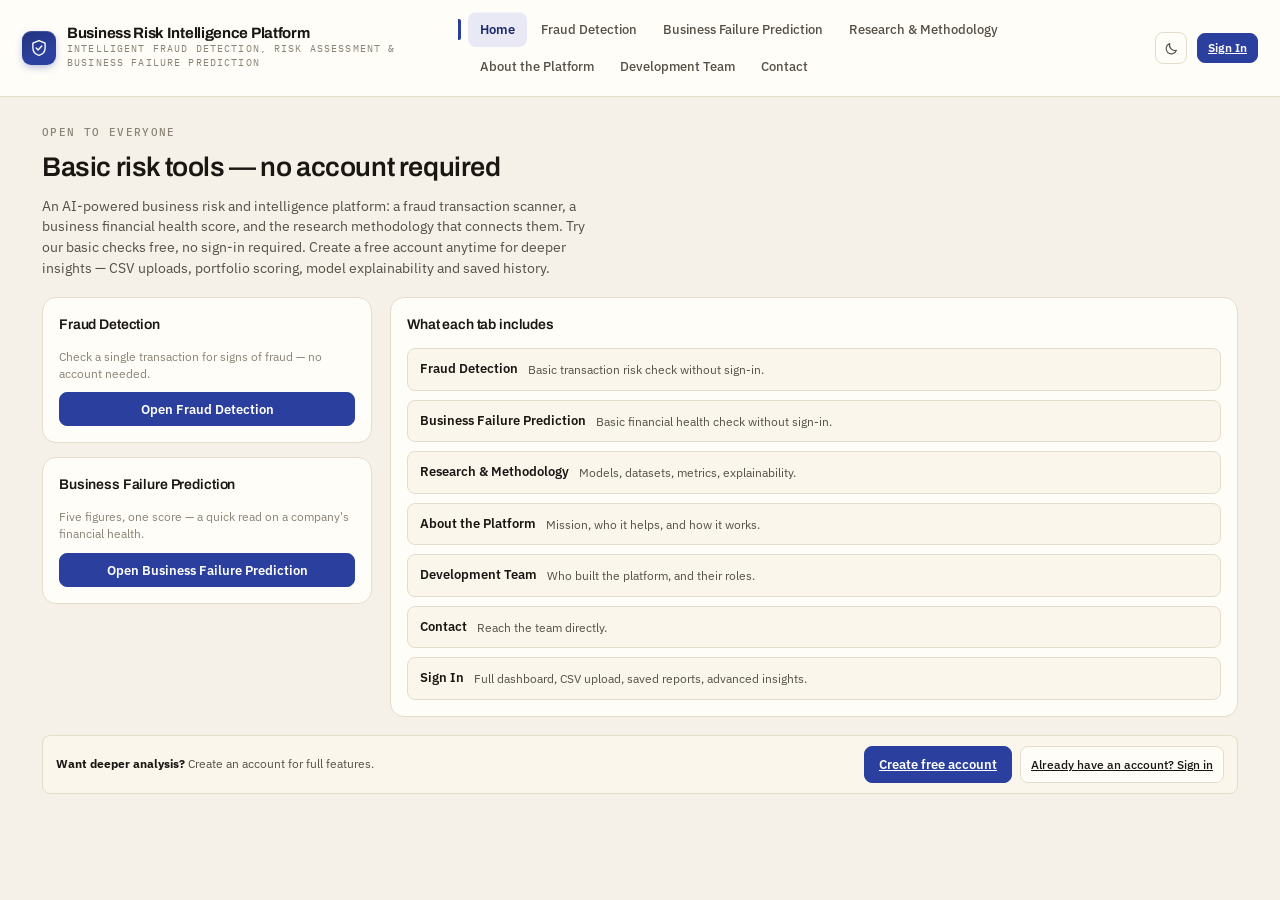
==== commit 0952dbcd: "Expand the public landing page from 3 tabs to 7 Splits the combined "Free Tools" tab into its own Fr" ====
--- a/index.html
+++ b/index.html
@@ -30,15 +30,27 @@
     </div>
   </div>
 
-  <nav class="nav" role="tablist" aria-label="Public sections" style="flex-direction:row;padding:0;gap:2px;">
-    <button class="nav-item" id="pub-tab-tools" role="tab" aria-selected="true" aria-controls="pub-panel-tools" type="button">
-      <span class="nav-label">Free Tools</span>
+  <nav class="nav" role="tablist" aria-label="Public sections" style="flex-direction:row;padding:0;gap:2px;flex-wrap:wrap;">
+    <button class="nav-item" id="pub-tab-home" role="tab" aria-selected="true" aria-controls="pub-panel-home" type="button">
+      <span class="nav-label">Home</span>
+    </button>
+    <button class="nav-item" id="pub-tab-fraud" role="tab" aria-selected="false" aria-controls="pub-panel-fraud" type="button">
+      <span class="nav-label">Fraud Detection</span>
+    </button>
+    <button class="nav-item" id="pub-tab-failure" role="tab" aria-selected="false" aria-controls="pub-panel-failure" type="button">
+      <span class="nav-label">Business Failure Prediction</span>
     </button>
     <button class="nav-item" id="pub-tab-method" role="tab" aria-selected="false" aria-controls="pub-panel-method" type="button">
       <span class="nav-label">Research &amp; Methodology</span>
     </button>
     <button class="nav-item" id="pub-tab-about" role="tab" aria-selected="false" aria-controls="pub-panel-about" type="button">
-      <span class="nav-label">About</span>
+      <span class="nav-label">About the Platform</span>
+    </button>
+    <button class="nav-item" id="pub-tab-team" role="tab" aria-selected="false" aria-controls="pub-panel-team" type="button">
+      <span class="nav-label">Development Team</span>
+    </button>
+    <button class="nav-item" id="pub-tab-contact" role="tab" aria-selected="false" aria-controls="pub-panel-contact" type="button">
+      <span class="nav-label">Contact</span>
     </button>
   </nav>
 
@@ -58,15 +70,15 @@
 
 <main class="main"><div class="page">
 
-  <!-- ========================= FREE TOOLS ========================= -->
-  <section id="pub-panel-tools" role="tabpanel" aria-labelledby="pub-tab-tools">
+  <!-- ========================= HOME ========================= -->
+  <section id="pub-panel-home" role="tabpanel" aria-labelledby="pub-tab-home">
     <div class="section-head">
       <span class="eyebrow">Open to everyone</span>
       <h1>Basic risk tools — no account required</h1>
       <p class="lede">
         An AI-powered business risk and intelligence platform: a fraud transaction scanner,
         a business financial health score, and the research methodology that connects them.
-        Try our basic checks below to get a quick sense of risk. Create a free account
+        Try our basic checks free, no sign-in required. Create a free account
         anytime for deeper insights — CSV uploads, portfolio scoring, model explainability
         and saved history.
       </p>
@@ -74,7 +86,80 @@
 
     <div class="workbench">
       <div class="stack">
-
+        <div class="card">
+          <div class="card-head"><h3>Fraud Detection</h3></div>
+          <p class="hint">Check a single transaction for signs of fraud — no account needed.</p>
+          <button class="btn btn-primary btn-block" type="button" style="margin-top:10px;" data-goto="fraud">Open Fraud Detection</button>
+        </div>
+        <div class="card">
+          <div class="card-head"><h3>Business Failure Prediction</h3></div>
+          <p class="hint">Five figures, one score — a quick read on a company's financial health.</p>
+          <button class="btn btn-primary btn-block" type="button" style="margin-top:10px;" data-goto="failure">Open Business Failure Prediction</button>
+        </div>
+      </div>
+
+      <div class="stack">
+        <div class="card">
+          <div class="card-head"><h3>What each tab includes</h3></div>
+          <div class="rec-list">
+            <div class="rec">
+              <div class="rec-title">Fraud Detection</div>
+              <div class="rec-body">Basic transaction risk check without sign-in.</div>
+            </div>
+            <div class="rec">
+              <div class="rec-title">Business Failure Prediction</div>
+              <div class="rec-body">Basic financial health check without sign-in.</div>
+            </div>
+            <div class="rec">
+              <div class="rec-title">Research &amp; Methodology</div>
+              <div class="rec-body">Models, datasets, metrics, explainability.</div>
+            </div>
+            <div class="rec">
+              <div class="rec-title">About the Platform</div>
+              <div class="rec-body">Mission, who it helps, and how it works.</div>
+            </div>
+            <div class="rec">
+              <div class="rec-title">Development Team</div>
+              <div class="rec-body">Who built the platform, and their roles.</div>
+            </div>
+            <div class="rec">
+              <div class="rec-title">Contact</div>
+              <div class="rec-body">Reach the team directly.</div>
+            </div>
+            <div class="rec">
+              <div class="rec-title">Sign In</div>
+              <div class="rec-body">Full dashboard, CSV upload, saved reports, advanced insights.</div>
+            </div>
+          </div>
+        </div>
+      </div>
+    </div>
+
+    <div class="banner" style="align-items:center;justify-content:space-between;margin-top:18px;">
+      <div>
+        <b>Want deeper analysis?</b> Create an account for full features.
+      </div>
+      <div class="btn-row">
+        <a class="btn btn-primary" href="/login">Create free account</a>
+        <a class="btn btn-sm" href="/login">Already have an account? Sign in</a>
+      </div>
+    </div>
+  </section>
+
+  <!-- ========================= FRAUD DETECTION ========================= -->
+  <section id="pub-panel-fraud" role="tabpanel" aria-labelledby="pub-tab-fraud" hidden>
+    <div class="section-head">
+      <span class="eyebrow">Open to everyone</span>
+      <h1>Fraud Detection</h1>
+      <p class="lede">
+        Check a single transaction for signs of fraud. No account required. Sign in for the
+        full transaction scanner — CSV upload, an entire file scored at once, and model
+        explainability behind every result.
+      </p>
+    </div>
+
+    <div class="workbench">
+      <div class="stack">
         <div class="card">
           <div class="card-head">
             <h3>Basic Fraud Risk Check</h3>
@@ -82,7 +167,34 @@
           </div>
           <div class="stack" id="fraud-controls"></div>
         </div>
-
+      </div>
+      <div class="stack">
+        <div id="fraud-results"></div>
+      </div>
+    </div>
+
+    <div class="banner" style="align-items:center;justify-content:space-between;margin-top:18px;">
+      <div><b>Want the full scanner?</b> Sign in to upload a CSV and score every transaction at once.</div>
+      <div class="btn-row">
+        <a class="btn btn-primary" href="/login">Create free account</a>
+      </div>
+    </div>
+  </section>
+
+  <!-- ========================= BUSINESS FAILURE PREDICTION ========================= -->
+  <section id="pub-panel-failure" role="tabpanel" aria-labelledby="pub-tab-failure" hidden>
+    <div class="section-head">
+      <span class="eyebrow">Open to everyone</span>
+      <h1>Business Failure Prediction</h1>
+      <p class="lede">
+        Type in five figures and get a health score out of 100. No account required. Sign in
+        for the full nine-field model, a failure-probability estimate, and the model comparison,
+        radar and driver charts behind the number.
+      </p>
+    </div>
+
+    <div class="workbench">
+      <div class="stack">
         <div class="card">
           <div class="card-head">
             <h3>Basic Business Health Check</h3>
@@ -90,44 +202,16 @@
           </div>
           <div class="stack" id="bhealth-controls"></div>
         </div>
-
-      </div>
-
-      <div class="stack">
-        <div class="card">
-          <div class="card-head"><h3>What each tab includes</h3></div>
-          <div class="rec-list">
-            <div class="rec">
-              <div class="rec-title">Free Tools</div>
-              <div class="rec-body">Basic business and fraud checks without sign-in.</div>
-            </div>
-            <div class="rec">
-              <div class="rec-title">Research &amp; Methodology</div>
-              <div class="rec-body">Models, datasets, metrics, explainability.</div>
-            </div>
-            <div class="rec">
-              <div class="rec-title">About</div>
-              <div class="rec-body">Mission, who it helps, and contact/team info.</div>
-            </div>
-            <div class="rec">
-              <div class="rec-title">Sign In</div>
-              <div class="rec-body">Full dashboard, CSV upload, saved reports, advanced insights.</div>
-            </div>
-          </div>
-        </div>
-
-        <div id="fraud-results"></div>
+      </div>
+      <div class="stack">
         <div id="bhealth-results"></div>
       </div>
     </div>
 
     <div class="banner" style="align-items:center;justify-content:space-between;margin-top:18px;">
-      <div>
-        <b>Want deeper analysis?</b> Create an account for full features.
-      </div>
+      <div><b>Want the full model?</b> Sign in for the complete nine-field score and explainability.</div>
       <div class="btn-row">
         <a class="btn btn-primary" href="/login">Create free account</a>
-        <a class="btn btn-sm" href="/login">Already have an account? Sign in</a>
       </div>
     </div>
   </section>
@@ -168,10 +252,10 @@
     </div>
   </section>
 
-  <!-- ========================= ABOUT ========================= -->
+  <!-- ========================= ABOUT THE PLATFORM ========================= -->
   <section id="pub-panel-about" role="tabpanel" aria-labelledby="pub-tab-about" hidden>
     <div class="section-head">
-      <span class="eyebrow">About</span>
+      <span class="eyebrow">About the platform</span>
       <h1>Risk decisions, made with the reasons attached</h1>
       <p class="lede">
         This platform helps small and mid-size businesses catch fraud earlier and
@@ -179,10 +263,136 @@
         interpret the result. Every score comes with the reasons behind it.
       </p>
     </div>
+
     <div class="stack">
       <div class="card">
-        <div class="card-head"><h3>Get in touch</h3></div>
-        <p class="hint">Questions about the platform or a full account? Sign in to reach the team from your dashboard, or start with the free tools above.</p>
+        <div class="card-head"><h3>Our mission</h3></div>
+        <p class="hint">
+          Financial fraud and business failure rarely announce themselves in advance — by the
+          time either is obvious, the damage is usually already done. This platform exists to
+          surface that risk earlier, in plain language, so a business owner or analyst can act
+          on it instead of discovering it after the fact.
+        </p>
+      </div>
+
+      <div class="card">
+        <div class="card-head"><h3>Who it's for</h3></div>
+        <p class="hint">
+          Built for small and mid-size businesses, finance teams and analysts who need a fast,
+          honest read on transaction risk or financial health — without paying for enterprise
+          fraud tooling or hiring a data science team to interpret a black-box score.
+        </p>
+      </div>
+
+      <div class="card">
+        <div class="card-head"><h3>How it works</h3></div>
+        <p class="hint">
+          Two products, one platform. The <b>fraud scanner</b> derives twelve behavioural
+          features from every transaction — timing, channel, cross-border activity, velocity —
+          and scores each one through a Random Forest and gradient-boosted ensemble. The
+          <b>business health score</b> turns a company's financials into four transparent
+          pillars — profitability, liquidity, solvency, growth — plus a machine-learned
+          failure-probability estimate. Both come with SHAP and LIME explanations, so every
+          score names the reasons behind it rather than asking for trust.
+        </p>
+      </div>
+
+      <div class="card">
+        <div class="card-head"><h3>What makes it different</h3></div>
+        <p class="hint">
+          The models are real, not page text — Random Forest and gradient-boosted trees are
+          implemented from scratch and run in the browser every time the platform scores,
+          alongside a logistic baseline kept deliberately visible for comparison. No transaction
+          or financial data ever leaves the browser to reach a server, which keeps the product
+          outside PCI-DSS scope and removes any server-side breach surface for that data
+          entirely.
+        </p>
+      </div>
+    </div>
+  </section>
+
+  <!-- ========================= DEVELOPMENT TEAM ========================= -->
+  <section id="pub-panel-team" role="tabpanel" aria-labelledby="pub-tab-team" hidden>
+    <div class="section-head">
+      <span class="eyebrow">Development team</span>
+      <h1>Development Team</h1>
+      <p class="lede">
+        Three co-developers, one platform — from research methodology to the working product.
+      </p>
+    </div>
+
+    <div class="team-grid">
+      <div class="card team-card">
+        <div class="card-head"><h3>Istiaque Mahmud</h3></div>
+        <div class="team-role">Co-Developer | MBA Graduate, MSU Texas</div>
+        <p class="hint">
+          Contributes to research integration, AI/ML model development, system design, testing,
+          and implementation, with a focus on fraud detection and business failure prediction.
+        </p>
+        <a class="team-email" href="mailto:imr.rafat@gmail.com">imr.rafat@gmail.com</a>
+      </div>
+
+      <div class="card team-card">
+        <div class="card-head"><h3>Dipon Das Rahul</h3></div>
+        <div class="team-role">Co-Developer | MBA Graduate, MSU Texas</div>
+        <p class="hint">
+          Contributes to AI/ML implementation, platform development, system integration, testing,
+          and data-driven fraud and business risk assessment features.
+        </p>
+        <a class="team-email" href="mailto:dipondasrahul@gmail.com">dipondasrahul@gmail.com</a>
+      </div>
+
+      <div class="card team-card">
+        <div class="card-head"><h3>Sayer Bin Shafi</h3></div>
+        <div class="team-role">Co-Developer | MBA Graduate, MSU Texas</div>
+        <p class="hint">
+          Contributes to platform development, AI/ML implementation, system integration, testing,
+          and deployment of fraud detection and business failure prediction features.
+        </p>
+        <a class="team-email" href="mailto:sayershafi@gmail.com">sayershafi@gmail.com</a>
+      </div>
+    </div>
+
+    <div class="card" style="margin-top:14px;">
+      <div class="card-head"><h3>About the Team</h3></div>
+      <p class="hint">
+        The three co-developers are MBA graduates of Midwestern State University (MSU Texas)
+        who collaborated on the design, development, testing, and implementation of the
+        platform. The team focuses on transforming research-based methodologies into practical
+        AI-driven tools for financial fraud detection and small-business failure prediction.
+      </p>
+    </div>
+  </section>
+
+  <!-- ========================= CONTACT ========================= -->
+  <section id="pub-panel-contact" role="tabpanel" aria-labelledby="pub-tab-contact" hidden>
+    <div class="section-head">
+      <span class="eyebrow">Contact</span>
+      <h1>Get in touch</h1>
+      <p class="lede">
+        Questions about the platform, the research behind it, or setting up a full account?
+        Reach any of the co-developers directly.
+      </p>
+    </div>
+
+    <div class="stack">
+      <div class="rec-list">
+        <div class="rec">
+          <div class="rec-title">Istiaque Mahmud</div>
+          <div class="rec-body"><a href="mailto:imr.rafat@gmail.com">imr.rafat@gmail.com</a></div>
+        </div>
+        <div class="rec">
+          <div class="rec-title">Dipon Das Rahul</div>
+          <div class="rec-body"><a href="mailto:dipondasrahul@gmail.com">dipondasrahul@gmail.com</a></div>
+        </div>
+        <div class="rec">
+          <div class="rec-title">Sayer Bin Shafi</div>
+          <div class="rec-body"><a href="mailto:sayershafi@gmail.com">sayershafi@gmail.com</a></div>
+        </div>
+      </div>
+      <div class="card">
+        <p class="hint">Already have an account? Sign in and reach the team from your dashboard for account-specific questions.</p>
+        <a class="btn btn-primary" href="/login" style="margin-top:10px;">Sign In</a>
       </div>
     </div>
   </section>
--- a/assets/app.css
+++ b/assets/app.css
@@ -369,6 +369,31 @@
 }
 @media (max-width: 860px) { .health-visuals { grid-template-columns: 1fr; } }
 
+/* ------------------------------------------------------------- team page */
+
+.team-grid {
+  display: grid;
+  grid-template-columns: repeat(3, minmax(0, 1fr));
+  gap: 14px;
+}
+@media (max-width: 900px) { .team-grid { grid-template-columns: 1fr; } }
+.team-card { display: flex; flex-direction: column; }
+.team-role {
+  font-family: var(--font-mono);
+  font-size: 11px;
+  color: var(--muted);
+  margin-top: -6px;
+  margin-bottom: 4px;
+}
+.team-email {
+  display: inline-block;
+  margin-top: 12px;
+  font-size: 12.5px;
+  color: var(--accent);
+  text-decoration: none;
+}
+.team-email:hover { text-decoration: underline; }
+
 /* -------------------------------------------------------- plain summary */
 
 .plain-summary { margin-bottom: 14px; border-color: var(--accent); border-width: 1.5px; }
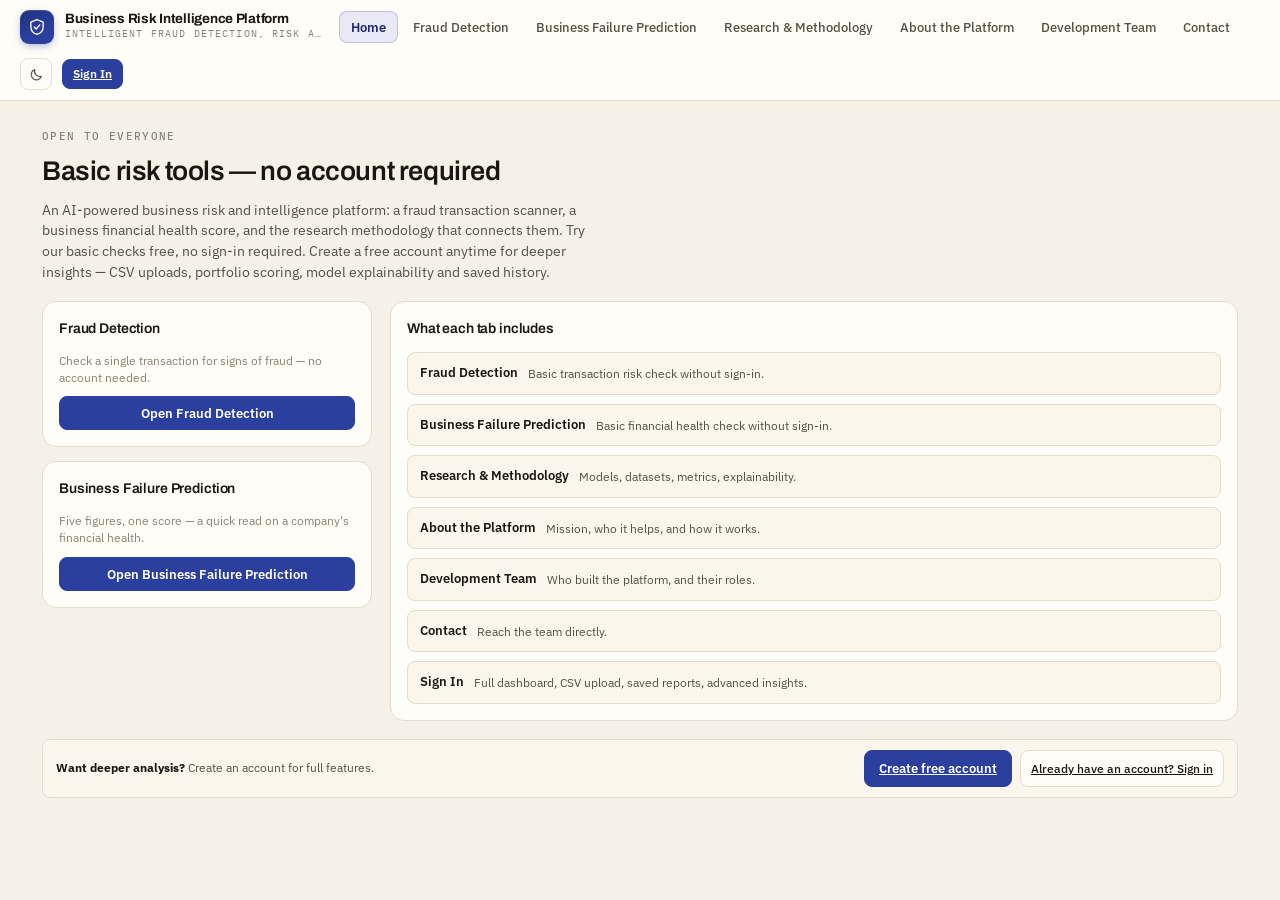
==== commit d1bee0cb: "Fix the public nav bar layout, add team photos and WhatsApp contacts The 7-item public nav plus a tw" ====
--- a/index.html
+++ b/index.html
@@ -15,9 +15,12 @@
 
 <!-- Public marketing shell: a horizontal bar instead of the customer app's
      vertical nav rail, the same way admin.html repurposes .sidebar. No
-     sign-in is required for anything on this page. -->
-<header class="sidebar" style="position:sticky;top:0;width:auto;height:auto;flex-direction:row;align-items:center;gap:18px;padding:12px 22px;border-right:0;border-bottom:1px solid var(--line);">
-  <div class="brand" style="padding:0;margin-bottom:0;">
+     sign-in is required for anything on this page. .public-header/.public-nav
+     are a dedicated compact variant (see app.css) since seven nav items plus
+     the brand block need to wrap cleanly at narrower widths, which the
+     vertical rail's own .nav-item styling was never built to do. -->
+<header class="sidebar public-header" style="position:sticky;top:0;width:auto;height:auto;flex-direction:row;align-items:center;gap:14px;padding:10px 20px;border-right:0;border-bottom:1px solid var(--line);">
+  <div class="brand">
     <div class="brand-mark">
       <svg width="17" height="17" viewBox="0 0 20 20" fill="none" aria-hidden="true">
         <path d="M10 1.8 3.2 4.6v5.1c0 4 2.9 7.4 6.8 8.5 3.9-1.1 6.8-4.5 6.8-8.5V4.6L10 1.8Z" stroke="#fff" stroke-width="1.5" stroke-linejoin="round"/>
@@ -30,31 +33,17 @@
     </div>
   </div>
 
-  <nav class="nav" role="tablist" aria-label="Public sections" style="flex-direction:row;padding:0;gap:2px;flex-wrap:wrap;">
-    <button class="nav-item" id="pub-tab-home" role="tab" aria-selected="true" aria-controls="pub-panel-home" type="button">
-      <span class="nav-label">Home</span>
-    </button>
-    <button class="nav-item" id="pub-tab-fraud" role="tab" aria-selected="false" aria-controls="pub-panel-fraud" type="button">
-      <span class="nav-label">Fraud Detection</span>
-    </button>
-    <button class="nav-item" id="pub-tab-failure" role="tab" aria-selected="false" aria-controls="pub-panel-failure" type="button">
-      <span class="nav-label">Business Failure Prediction</span>
-    </button>
-    <button class="nav-item" id="pub-tab-method" role="tab" aria-selected="false" aria-controls="pub-panel-method" type="button">
-      <span class="nav-label">Research &amp; Methodology</span>
-    </button>
-    <button class="nav-item" id="pub-tab-about" role="tab" aria-selected="false" aria-controls="pub-panel-about" type="button">
-      <span class="nav-label">About the Platform</span>
-    </button>
-    <button class="nav-item" id="pub-tab-team" role="tab" aria-selected="false" aria-controls="pub-panel-team" type="button">
-      <span class="nav-label">Development Team</span>
-    </button>
-    <button class="nav-item" id="pub-tab-contact" role="tab" aria-selected="false" aria-controls="pub-panel-contact" type="button">
-      <span class="nav-label">Contact</span>
-    </button>
+  <nav class="public-nav" role="tablist" aria-label="Public sections">
+    <button class="public-nav-item" id="pub-tab-home" role="tab" aria-selected="true" aria-controls="pub-panel-home" type="button">Home</button>
+    <button class="public-nav-item" id="pub-tab-fraud" role="tab" aria-selected="false" aria-controls="pub-panel-fraud" type="button">Fraud Detection</button>
+    <button class="public-nav-item" id="pub-tab-failure" role="tab" aria-selected="false" aria-controls="pub-panel-failure" type="button">Business Failure Prediction</button>
+    <button class="public-nav-item" id="pub-tab-method" role="tab" aria-selected="false" aria-controls="pub-panel-method" type="button">Research &amp; Methodology</button>
+    <button class="public-nav-item" id="pub-tab-about" role="tab" aria-selected="false" aria-controls="pub-panel-about" type="button">About the Platform</button>
+    <button class="public-nav-item" id="pub-tab-team" role="tab" aria-selected="false" aria-controls="pub-panel-team" type="button">Development Team</button>
+    <button class="public-nav-item" id="pub-tab-contact" role="tab" aria-selected="false" aria-controls="pub-panel-contact" type="button">Contact</button>
   </nav>
 
-  <div class="sidebar-foot" style="margin-top:0;margin-left:auto;padding:0;border-top:0;flex:none;display:flex;align-items:center;gap:10px;">
+  <div class="sidebar-foot" style="margin-top:0;margin-left:0;padding:0;border-top:0;flex:none;display:flex;align-items:center;gap:10px;">
     <button class="icon-btn" type="button" data-theme-toggle aria-label="Switch to dark theme">
       <svg class="theme-icon-dark" width="15" height="15" viewBox="0 0 20 20" fill="none" aria-hidden="true">
         <path d="M16.5 12.3A7 7 0 0 1 7.7 3.5a7 7 0 1 0 8.8 8.8Z" stroke="currentColor" stroke-width="1.5" stroke-linejoin="round"/>
@@ -323,6 +312,7 @@
 
     <div class="team-grid">
       <div class="card team-card">
+        <img class="team-photo" src="assets/team/raf.jpg" alt="Istiaque Mahmud" width="96" height="96">
         <div class="card-head"><h3>Istiaque Mahmud</h3></div>
         <div class="team-role">Co-Developer | MBA Graduate, MSU Texas</div>
         <p class="hint">
@@ -333,6 +323,7 @@
       </div>
 
       <div class="card team-card">
+        <img class="team-photo" src="assets/team/rahul.jpg" alt="Dipon Das Rahul" width="96" height="96">
         <div class="card-head"><h3>Dipon Das Rahul</h3></div>
         <div class="team-role">Co-Developer | MBA Graduate, MSU Texas</div>
         <p class="hint">
@@ -343,6 +334,7 @@
       </div>
 
       <div class="card team-card">
+        <img class="team-photo" src="assets/team/sayed.jpg" alt="Sayer Bin Shafi" width="96" height="96">
         <div class="card-head"><h3>Sayer Bin Shafi</h3></div>
         <div class="team-role">Co-Developer | MBA Graduate, MSU Texas</div>
         <p class="hint">
@@ -379,15 +371,27 @@
       <div class="rec-list">
         <div class="rec">
           <div class="rec-title">Istiaque Mahmud</div>
-          <div class="rec-body"><a href="mailto:imr.rafat@gmail.com">imr.rafat@gmail.com</a></div>
+          <div class="rec-body">
+            <a href="mailto:imr.rafat@gmail.com">imr.rafat@gmail.com</a>
+            &nbsp;·&nbsp;
+            <a href="https://wa.me/19409015173" target="_blank" rel="noopener">WhatsApp: +1 (940) 901-5173</a>
+          </div>
         </div>
         <div class="rec">
           <div class="rec-title">Dipon Das Rahul</div>
-          <div class="rec-body"><a href="mailto:dipondasrahul@gmail.com">dipondasrahul@gmail.com</a></div>
+          <div class="rec-body">
+            <a href="mailto:dipondasrahul@gmail.com">dipondasrahul@gmail.com</a>
+            &nbsp;·&nbsp;
+            <a href="https://wa.me/19409017007" target="_blank" rel="noopener">WhatsApp: +1 (940) 901-7007</a>
+          </div>
         </div>
         <div class="rec">
           <div class="rec-title">Sayer Bin Shafi</div>
-          <div class="rec-body"><a href="mailto:sayershafi@gmail.com">sayershafi@gmail.com</a></div>
+          <div class="rec-body">
+            <a href="mailto:sayershafi@gmail.com">sayershafi@gmail.com</a>
+            &nbsp;·&nbsp;
+            <a href="https://wa.me/19403864534" target="_blank" rel="noopener">WhatsApp: +1 (940) 386-4534</a>
+          </div>
         </div>
       </div>
       <div class="card">
--- a/assets/app.css
+++ b/assets/app.css
@@ -271,6 +271,80 @@
   justify-content: flex-end;
   gap: 10px;
   flex-wrap: wrap;
+}
+
+/* ------------------------------------------------------- public header */
+/* The no-login landing page repurposes .sidebar as a horizontal bar (see
+   admin.html's precedent), but seven nav items plus a two-line brand block
+   overflow a single row at anything narrower than a wide desktop - wrapping
+   .nav-item, built for the vertical rail, looks broken once it does: its
+   active-state marker is an absolutely-positioned bar meant to sit in a
+   rail's left gutter, which reads as a stray floating box once the item
+   wraps onto its own line. .public-header/.public-nav/.public-nav-item are a
+   dedicated, compact variant that wraps cleanly instead of assuming one row. */
+
+.public-header {
+  flex-wrap: wrap;
+  row-gap: 10px;
+}
+.public-header .brand { padding: 0; margin-bottom: 0; min-width: 0; }
+.public-header .brand-text { min-width: 0; }
+.public-header .brand-name {
+  font-size: 13.5px;
+  white-space: nowrap;
+  overflow: hidden;
+  text-overflow: ellipsis;
+}
+.public-header .brand-sub {
+  white-space: nowrap;
+  overflow: hidden;
+  text-overflow: ellipsis;
+  max-width: 260px;
+}
+
+.public-nav {
+  display: flex;
+  flex-wrap: wrap;
+  gap: 3px;
+  padding: 0;
+  flex: 1 1 auto;
+  min-width: 0;
+}
+.public-nav-item {
+  position: relative;
+  appearance: none;
+  border: 1px solid transparent;
+  background: transparent;
+  color: var(--ink-2);
+  font-family: var(--font-body);
+  font-size: 12.5px;
+  font-weight: 500;
+  white-space: nowrap;
+  padding: 7px 11px;
+  border-radius: var(--r-md);
+  cursor: pointer;
+  transition: background .14s, color .14s, border-color .14s;
+}
+.public-nav-item:hover { background: var(--surface-2); color: var(--ink); }
+.public-nav-item[aria-selected="true"] {
+  background: var(--accent-soft);
+  color: var(--accent-ink);
+  font-weight: 600;
+  border-color: color-mix(in srgb, var(--accent) 22%, transparent);
+}
+
+@media (max-width: 1100px) {
+  .public-header { padding: 10px 16px; }
+  .public-header .brand-sub { max-width: 200px; }
+}
+@media (max-width: 720px) {
+  .public-header { padding: 10px 14px; box-sizing: border-box; }
+  .public-header .sidebar-foot { margin-left: 0; width: 100%; justify-content: space-between; }
+  .public-nav { width: 100%; order: 3; }
+}
+@media (max-width: 420px) {
+  .public-header .brand-sub { display: none; }
+  .public-nav-item { padding: 6px 8px; font-size: 12px; }
 }
 
 .icon-btn {
@@ -378,6 +452,14 @@
 }
 @media (max-width: 900px) { .team-grid { grid-template-columns: 1fr; } }
 .team-card { display: flex; flex-direction: column; }
+.team-photo {
+  width: 72px; height: 72px;
+  border-radius: 50%;
+  object-fit: cover;
+  border: 2px solid var(--surface-2);
+  box-shadow: var(--shadow-sm);
+  margin-bottom: 10px;
+}
 .team-role {
   font-family: var(--font-mono);
   font-size: 11px;
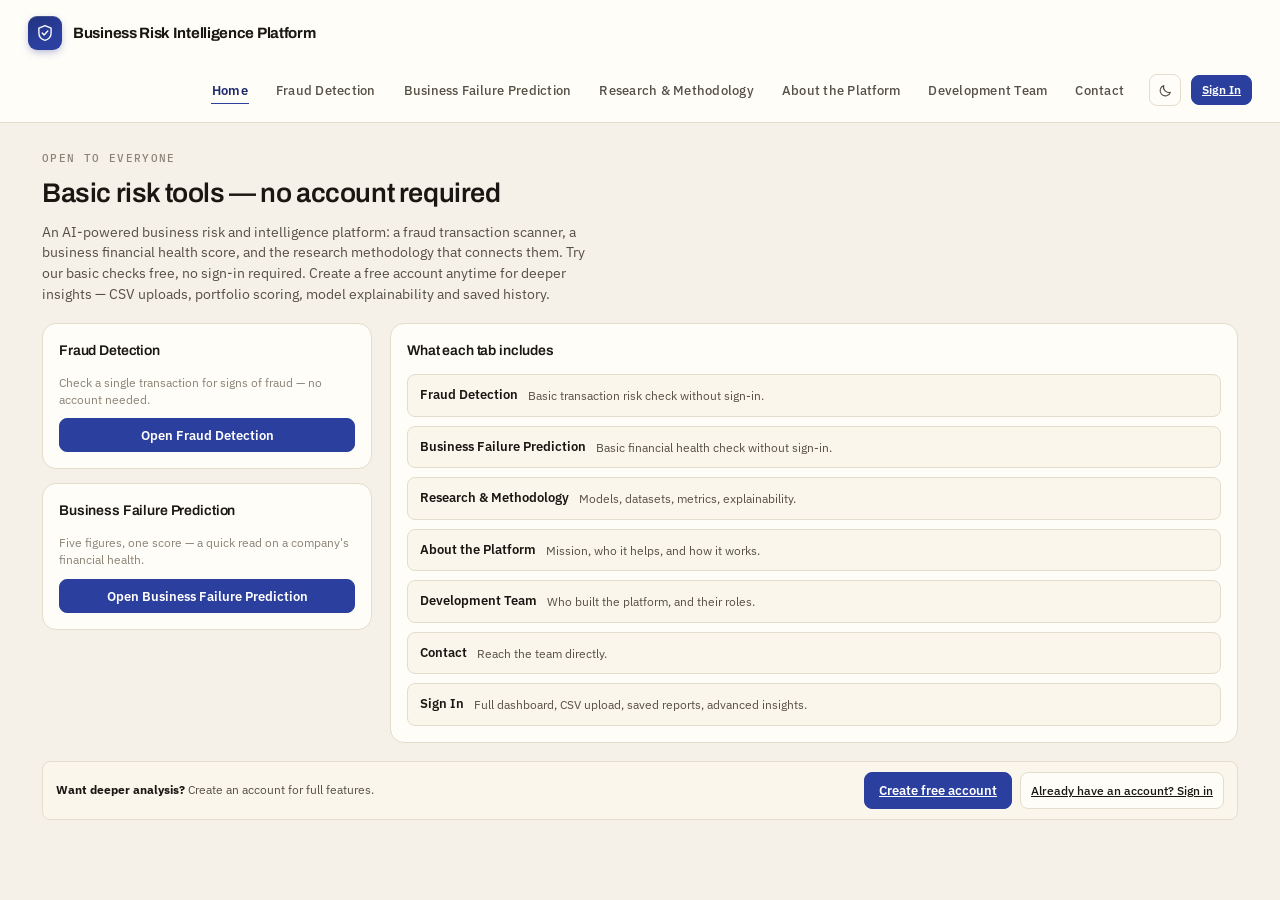
==== commit 5ea5e716: "Restyle public nav to a minimal underline treatment, drop the header tagline Replaces the pill-style" ====
--- a/index.html
+++ b/index.html
@@ -19,7 +19,7 @@
      are a dedicated compact variant (see app.css) since seven nav items plus
      the brand block need to wrap cleanly at narrower widths, which the
      vertical rail's own .nav-item styling was never built to do. -->
-<header class="sidebar public-header" style="position:sticky;top:0;width:auto;height:auto;flex-direction:row;align-items:center;gap:14px;padding:10px 20px;border-right:0;border-bottom:1px solid var(--line);">
+<header class="sidebar public-header" style="position:sticky;top:0;width:auto;height:auto;flex-direction:row;align-items:center;gap:24px;padding:16px 28px;border-right:0;border-bottom:1px solid var(--line);">
   <div class="brand">
     <div class="brand-mark">
       <svg width="17" height="17" viewBox="0 0 20 20" fill="none" aria-hidden="true">
@@ -29,7 +29,6 @@
     </div>
     <div class="brand-text">
       <div class="brand-name" data-brand="name">Business Risk Intelligence Platform</div>
-      <div class="brand-sub">Risk &amp; Intelligence</div>
     </div>
   </div>
 
--- a/assets/app.css
+++ b/assets/app.css
@@ -290,7 +290,7 @@
 .public-header .brand { padding: 0; margin-bottom: 0; min-width: 0; }
 .public-header .brand-text { min-width: 0; }
 .public-header .brand-name {
-  font-size: 13.5px;
+  font-size: 15px;
   white-space: nowrap;
   overflow: hidden;
   text-overflow: ellipsis;
@@ -302,49 +302,68 @@
   max-width: 260px;
 }
 
+/* Minimal corporate treatment: plain text links, generous tracking, an
+   underline accent marks the active item - no filled pill, no background
+   box on either state, so nothing reads as a "button" fighting the brand
+   wordmark for attention. */
 .public-nav {
   display: flex;
   flex-wrap: wrap;
-  gap: 3px;
+  align-items: center;
+  gap: 26px;
   padding: 0;
   flex: 1 1 auto;
   min-width: 0;
+  justify-content: flex-end;
 }
 .public-nav-item {
   position: relative;
+  -webkit-appearance: none;
   appearance: none;
-  border: 1px solid transparent;
+  outline: none;
+  border: 0;
+  box-shadow: none;
   background: transparent;
   color: var(--ink-2);
   font-family: var(--font-body);
   font-size: 12.5px;
   font-weight: 500;
+  letter-spacing: .02em;
+  line-height: 1.3;
   white-space: nowrap;
-  padding: 7px 11px;
-  border-radius: var(--r-md);
+  padding: 6px 1px;
+  border-radius: 0;
   cursor: pointer;
-  transition: background .14s, color .14s, border-color .14s;
-}
-.public-nav-item:hover { background: var(--surface-2); color: var(--ink); }
+  transition: color .16s ease;
+}
+.public-nav-item::-moz-focus-inner { border: 0; }
+.public-nav-item::after {
+  content: "";
+  position: absolute;
+  left: 0; right: 100%;
+  bottom: 0;
+  height: 1.5px;
+  background: var(--accent);
+  transition: right .18s ease;
+}
+.public-nav-item:hover { color: var(--ink); }
 .public-nav-item[aria-selected="true"] {
-  background: var(--accent-soft);
   color: var(--accent-ink);
   font-weight: 600;
-  border-color: color-mix(in srgb, var(--accent) 22%, transparent);
-}
+}
+.public-nav-item[aria-selected="true"]::after { right: 0; }
 
 @media (max-width: 1100px) {
   .public-header { padding: 10px 16px; }
-  .public-header .brand-sub { max-width: 200px; }
 }
 @media (max-width: 720px) {
   .public-header { padding: 10px 14px; box-sizing: border-box; }
   .public-header .sidebar-foot { margin-left: 0; width: 100%; justify-content: space-between; }
-  .public-nav { width: 100%; order: 3; }
+  .public-nav { width: 100%; order: 3; justify-content: flex-start; gap: 16px 20px; }
 }
 @media (max-width: 420px) {
-  .public-header .brand-sub { display: none; }
-  .public-nav-item { padding: 6px 8px; font-size: 12px; }
+  .public-nav { gap: 12px 16px; }
+  .public-nav-item { font-size: 12px; }
 }
 
 .icon-btn {
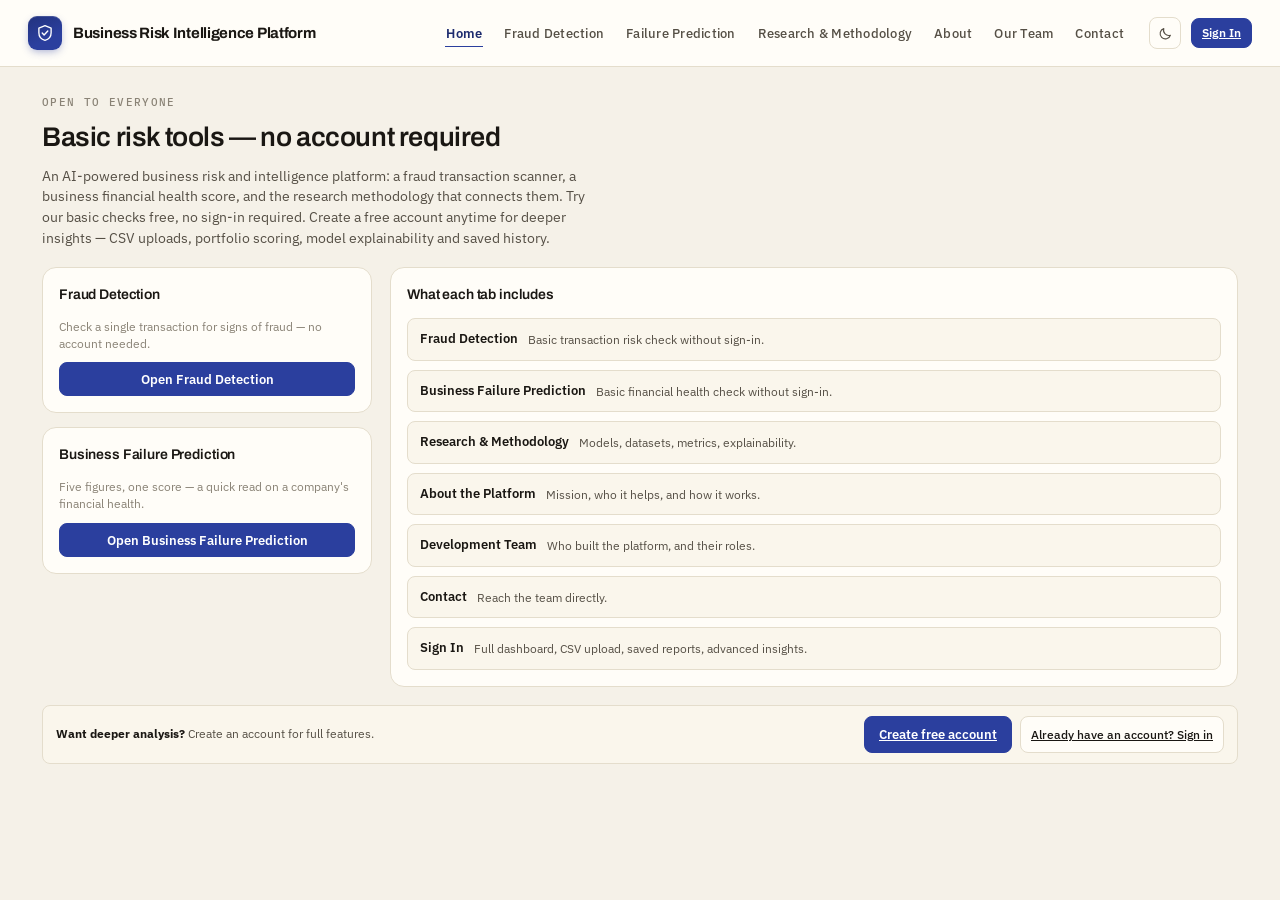
==== commit d02425ce: "Shorten long nav labels and tighten gap so the public nav stays one row "Business Failure Prediction" ====
--- a/index.html
+++ b/index.html
@@ -35,10 +35,10 @@
   <nav class="public-nav" role="tablist" aria-label="Public sections">
     <button class="public-nav-item" id="pub-tab-home" role="tab" aria-selected="true" aria-controls="pub-panel-home" type="button">Home</button>
     <button class="public-nav-item" id="pub-tab-fraud" role="tab" aria-selected="false" aria-controls="pub-panel-fraud" type="button">Fraud Detection</button>
-    <button class="public-nav-item" id="pub-tab-failure" role="tab" aria-selected="false" aria-controls="pub-panel-failure" type="button">Business Failure Prediction</button>
+    <button class="public-nav-item" id="pub-tab-failure" role="tab" aria-selected="false" aria-controls="pub-panel-failure" type="button">Failure Prediction</button>
     <button class="public-nav-item" id="pub-tab-method" role="tab" aria-selected="false" aria-controls="pub-panel-method" type="button">Research &amp; Methodology</button>
-    <button class="public-nav-item" id="pub-tab-about" role="tab" aria-selected="false" aria-controls="pub-panel-about" type="button">About the Platform</button>
-    <button class="public-nav-item" id="pub-tab-team" role="tab" aria-selected="false" aria-controls="pub-panel-team" type="button">Development Team</button>
+    <button class="public-nav-item" id="pub-tab-about" role="tab" aria-selected="false" aria-controls="pub-panel-about" type="button">About</button>
+    <button class="public-nav-item" id="pub-tab-team" role="tab" aria-selected="false" aria-controls="pub-panel-team" type="button">Our Team</button>
     <button class="public-nav-item" id="pub-tab-contact" role="tab" aria-selected="false" aria-controls="pub-panel-contact" type="button">Contact</button>
   </nav>
 
@@ -311,7 +311,7 @@
 
     <div class="team-grid">
       <div class="card team-card">
-        <img class="team-photo" src="assets/team/raf.jpg" alt="Istiaque Mahmud" width="96" height="96">
+        <img class="team-photo" src="assets/team/raf.jpg" alt="Istiaque Mahmud" width="136" height="136">
         <div class="card-head"><h3>Istiaque Mahmud</h3></div>
         <div class="team-role">Co-Developer | MBA Graduate, MSU Texas</div>
         <p class="hint">
@@ -322,7 +322,7 @@
       </div>
 
       <div class="card team-card">
-        <img class="team-photo" src="assets/team/rahul.jpg" alt="Dipon Das Rahul" width="96" height="96">
+        <img class="team-photo" src="assets/team/rahul.jpg" alt="Dipon Das Rahul" width="136" height="136">
         <div class="card-head"><h3>Dipon Das Rahul</h3></div>
         <div class="team-role">Co-Developer | MBA Graduate, MSU Texas</div>
         <p class="hint">
@@ -333,7 +333,7 @@
       </div>
 
       <div class="card team-card">
-        <img class="team-photo" src="assets/team/sayed.jpg" alt="Sayer Bin Shafi" width="96" height="96">
+        <img class="team-photo" src="assets/team/sayed.jpg" alt="Sayer Bin Shafi" width="136" height="136">
         <div class="card-head"><h3>Sayer Bin Shafi</h3></div>
         <div class="team-role">Co-Developer | MBA Graduate, MSU Texas</div>
         <p class="hint">
--- a/assets/app.css
+++ b/assets/app.css
@@ -310,7 +310,7 @@
   display: flex;
   flex-wrap: wrap;
   align-items: center;
-  gap: 26px;
+  gap: 20px;
   padding: 0;
   flex: 1 1 auto;
   min-width: 0;
@@ -472,7 +472,7 @@
 @media (max-width: 900px) { .team-grid { grid-template-columns: 1fr; } }
 .team-card { display: flex; flex-direction: column; }
 .team-photo {
-  width: 72px; height: 72px;
+  width: 136px; height: 136px;
   border-radius: 50%;
   object-fit: cover;
   border: 2px solid var(--surface-2);
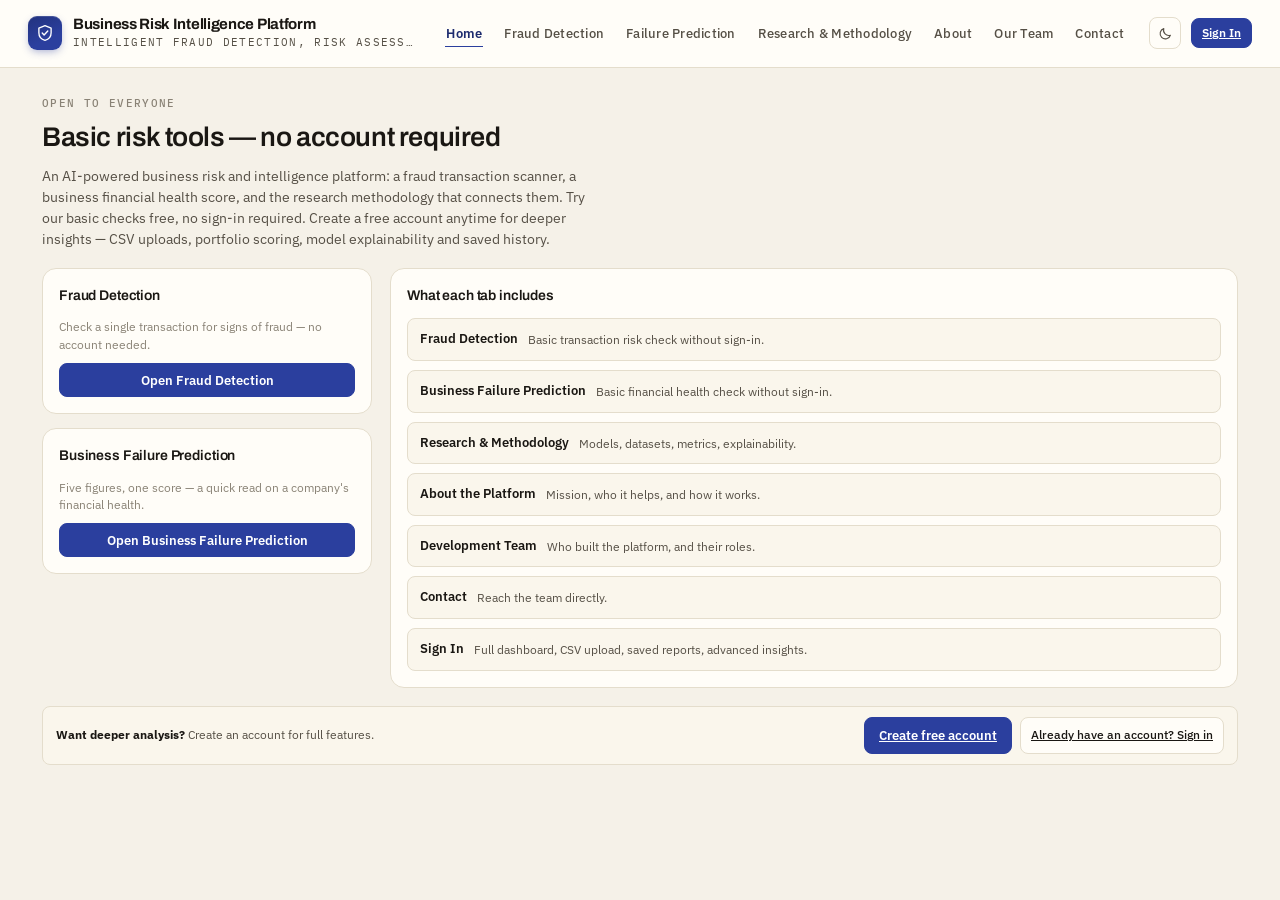
==== commit 3822ed03: "Show brand title and subtitle on mobile in public header The public header uses the .sidebar class w" ====
--- a/index.html
+++ b/index.html
@@ -29,6 +29,7 @@
     </div>
     <div class="brand-text">
       <div class="brand-name" data-brand="name">Business Risk Intelligence Platform</div>
+      <div class="brand-sub">Intelligent Fraud Detection, Risk Assessment &amp; Business Failure Prediction</div>
     </div>
   </div>
 
--- a/assets/app.css
+++ b/assets/app.css
@@ -299,7 +299,16 @@
   white-space: nowrap;
   overflow: hidden;
   text-overflow: ellipsis;
-  max-width: 260px;
+  max-width: 340px;
+  font-size: 11px;
+  color: var(--ink-2);
+  margin-top: 1px;
+}
+@media (max-width: 480px) {
+  .public-header .brand-sub {
+    max-width: 220px;
+    font-size: 10px;
+  }
 }
 
 /* Minimal corporate treatment: plain text links, generous tracking, an
@@ -355,9 +364,11 @@
 
 @media (max-width: 1100px) {
   .public-header { padding: 10px 16px; }
+  .public-header .brand-text { display: flex; }
 }
 @media (max-width: 720px) {
   .public-header { padding: 10px 14px; box-sizing: border-box; }
+  .public-header .brand-text { display: flex; }
   .public-header .sidebar-foot { margin-left: 0; width: 100%; justify-content: space-between; }
   .public-nav { width: 100%; order: 3; justify-content: flex-start; gap: 16px 20px; }
 }
